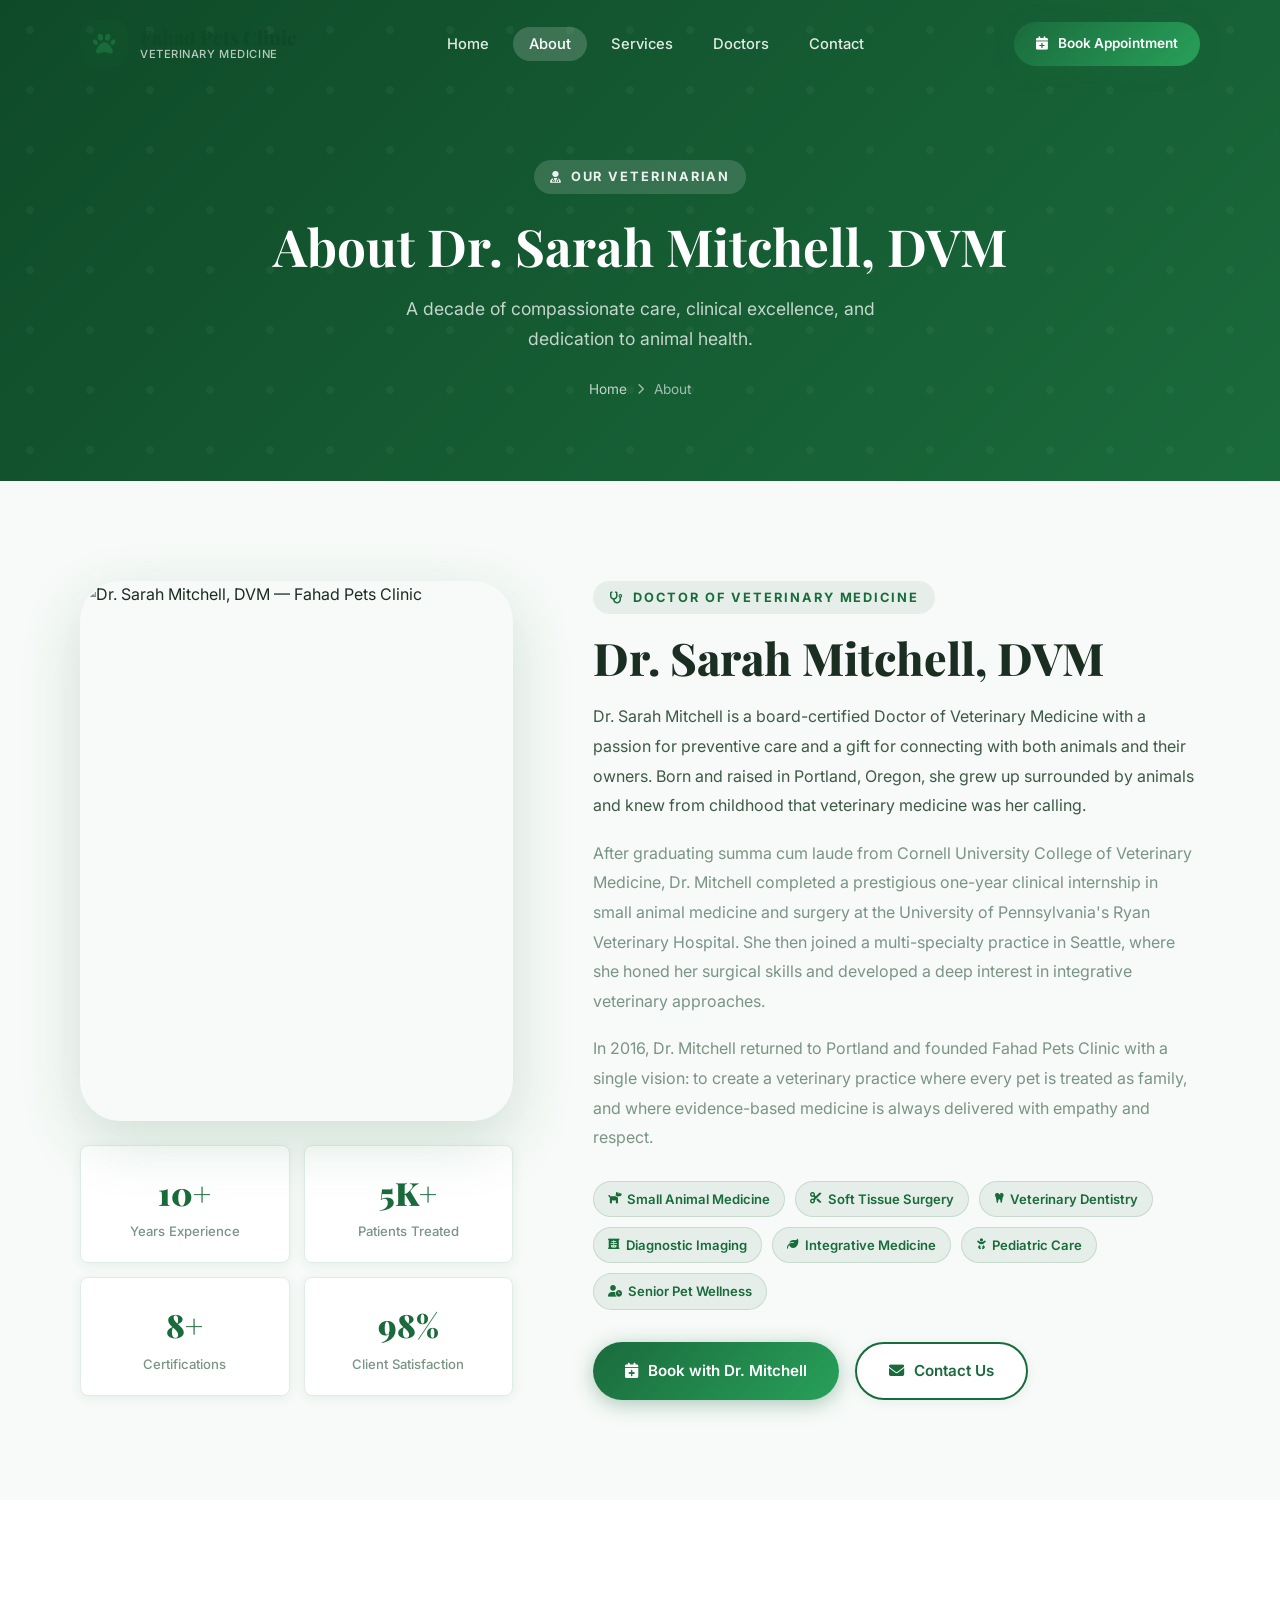
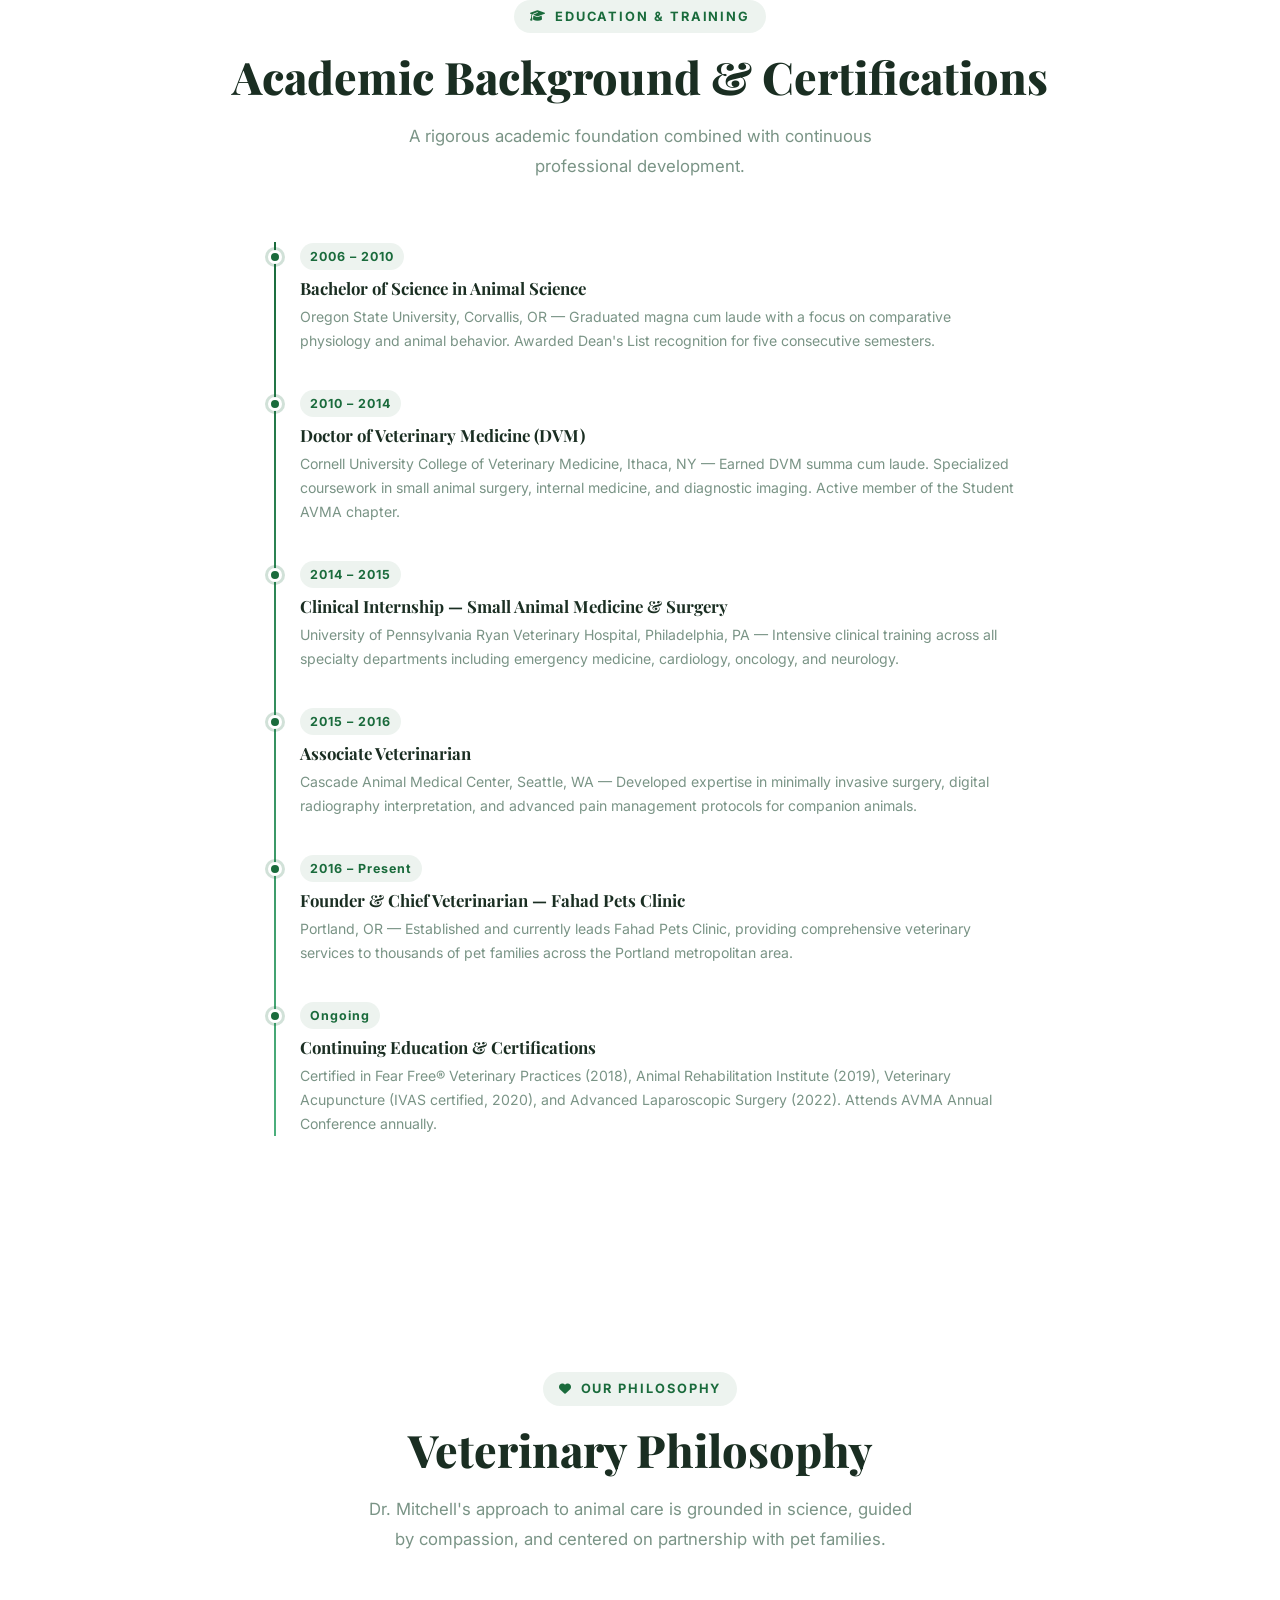
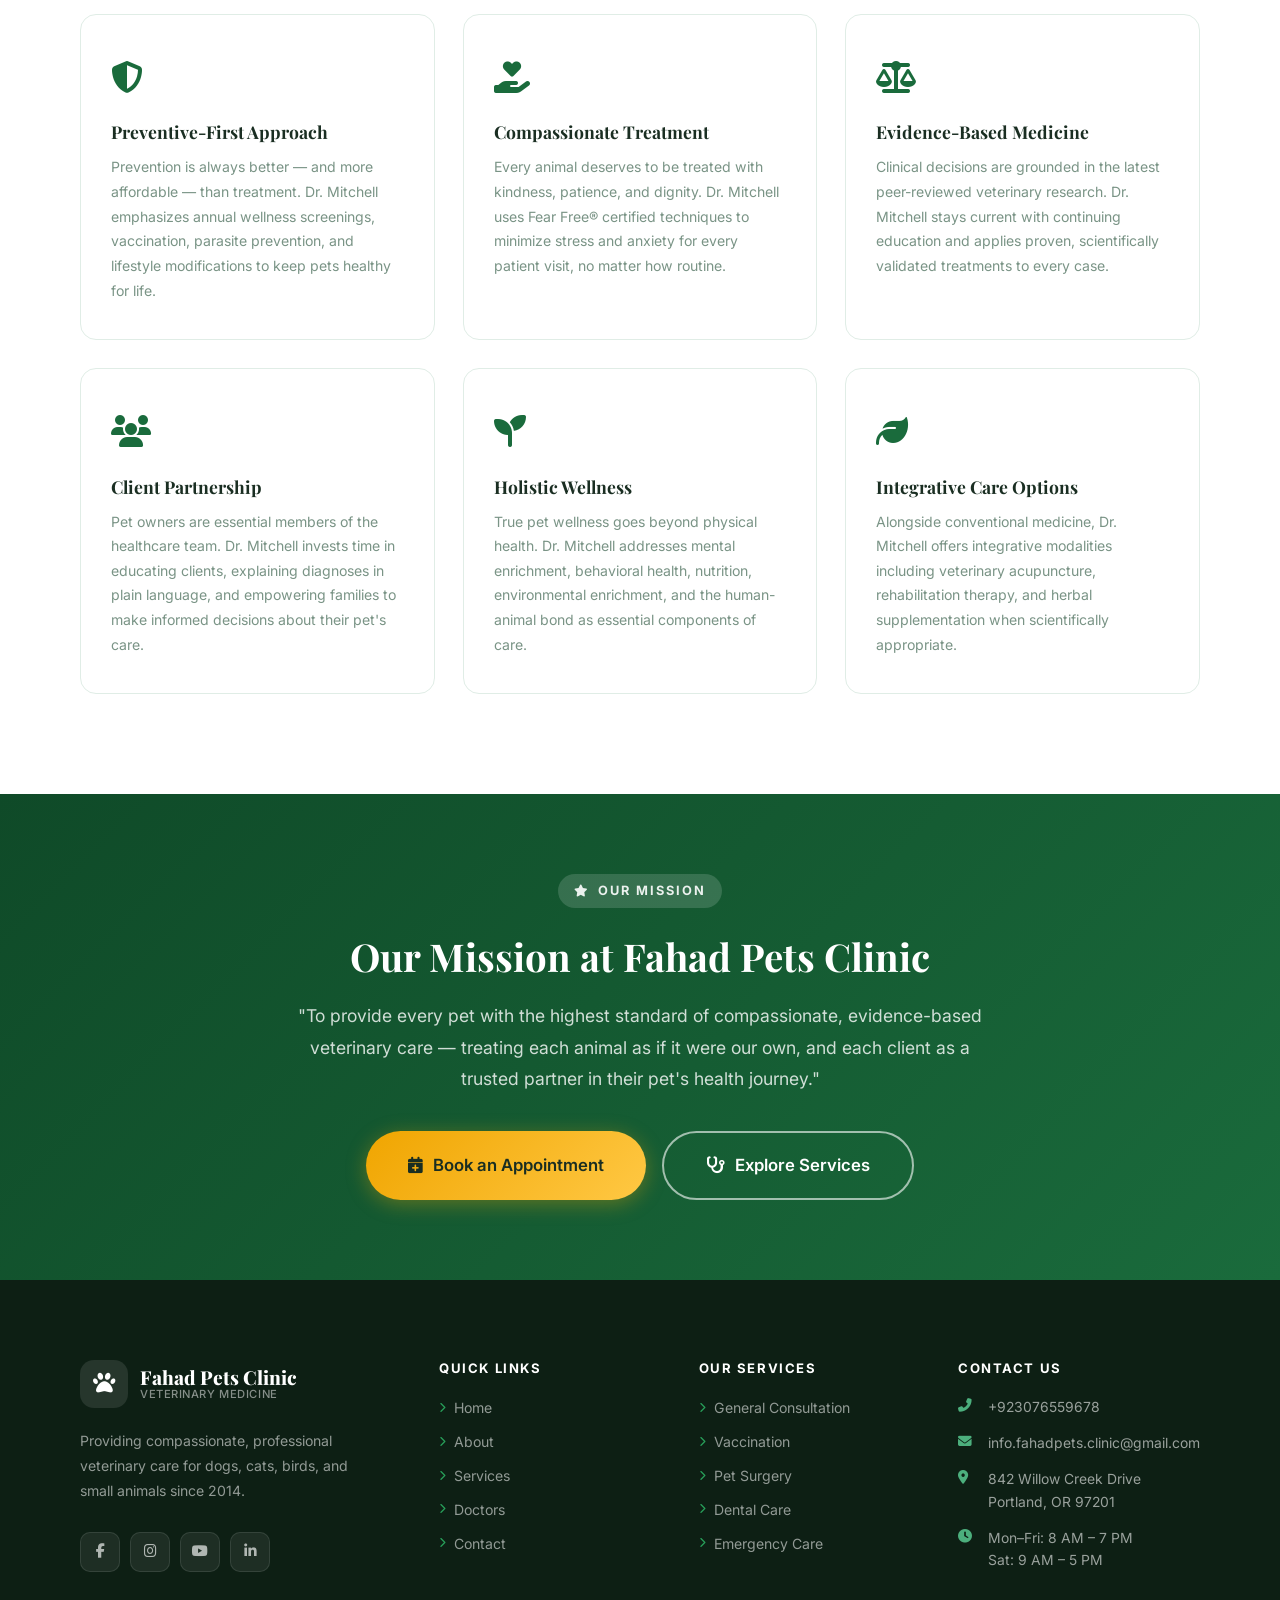
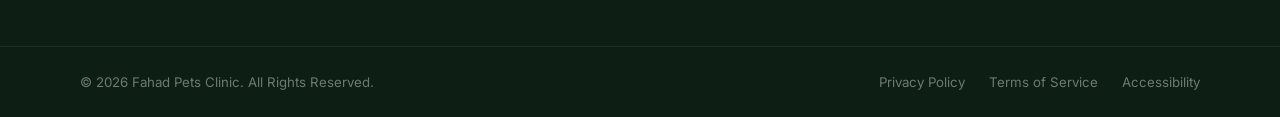
==== about.html @ c65499cd "Add services page detailing veterinary offerings at PawCare Clinic" ====
<!DOCTYPE html>
<html lang="en">
<head>
  <meta charset="UTF-8" />
  <meta name="viewport" content="width=device-width, initial-scale=1.0" />
  <meta name="description" content="Learn about Dr. Sarah Mitchell, DVM — her education, philosophy, mission, and over 10 years of compassionate veterinary care at Fahad Pets Clinic, Portland OR." />
  <title>About Dr. Sarah Mitchell, DVM — Fahad Pets Clinic</title>
  <link rel="preconnect" href="https://fonts.googleapis.com" />
  <link rel="preconnect" href="https://fonts.gstatic.com" crossorigin />
  <link href="https://fonts.googleapis.com/css2?family=Playfair+Display:wght@700;800;900&family=Inter:wght@400;500;600;700&display=swap" rel="stylesheet" />
  <link rel="stylesheet" href="https://cdnjs.cloudflare.com/ajax/libs/font-awesome/6.5.0/css/all.min.css" />
  <link rel="stylesheet" href="css/style.css" />
</head>
<body>

<!-- NAVBAR -->
<nav id="navbar" class="navbar scrolled" aria-label="Main navigation">
  <div class="container">
    <div class="navbar-inner">
      <a href="index.html" class="navbar-logo" aria-label="Fahad Pets Clinic Home">
        <div class="logo-icon" style="background:rgba(26,107,60,0.1);box-shadow:none;" aria-hidden="true"><i class="fas fa-paw" style="color:var(--primary)"></i></div>
        <div class="logo-text">
          <span class="clinic-name" style="color:var(--primary-dark)">Fahad Pets Clinic</span>
          <span class="clinic-tagline">Veterinary Medicine</span>
        </div>
      </a>
      <ul class="navbar-menu" role="menubar">
        <li role="none"><a href="index.html" class="nav-link" role="menuitem">Home</a></li>
        <li role="none"><a href="about.html" class="nav-link active" role="menuitem">About</a></li>
        <li role="none"><a href="services.html" class="nav-link" role="menuitem">Services</a></li>
        <li role="none"><a href="doctors.html" class="nav-link" role="menuitem">Doctors</a></li>
        <li role="none"><a href="contact.html" class="nav-link" role="menuitem">Contact</a></li>
      </ul>
      <div class="navbar-cta">
        <a href="index.html#appointment" class="btn btn-primary btn-sm"><i class="fas fa-calendar-plus" aria-hidden="true"></i> Book Appointment</a>
      </div>
      <button id="hamburger" class="hamburger" aria-label="Open navigation menu" aria-expanded="false" aria-controls="mobileMenu">
        <span></span><span></span><span></span>
      </button>
    </div>
  </div>
</nav>

<!-- MOBILE MENU -->
<div id="mobileOverlay" class="mobile-menu-overlay" aria-hidden="true"></div>
<nav id="mobileMenu" class="mobile-menu" aria-label="Mobile navigation">
  <div class="mobile-menu-header">
    <div class="navbar-logo">
      <div class="logo-icon" style="background:rgba(26,107,60,0.1);box-shadow:none;" aria-hidden="true"><i class="fas fa-paw" style="color:var(--primary)"></i></div>
      <div class="logo-text">
        <span class="clinic-name" style="color:var(--primary-dark)">Fahad Pets Clinic</span>
        <span class="clinic-tagline">Veterinary Medicine</span>
      </div>
    </div>
    <button id="mobileMenuClose" class="mobile-menu-close" aria-label="Close navigation menu"><i class="fas fa-times" aria-hidden="true"></i></button>
  </div>
  <ul class="mobile-nav-links" role="menu">
    <li role="none"><a href="index.html" class="mobile-nav-link" role="menuitem"><i class="fas fa-home" aria-hidden="true"></i> Home</a></li>
    <li role="none"><a href="about.html" class="mobile-nav-link active" role="menuitem"><i class="fas fa-user-md" aria-hidden="true"></i> About</a></li>
    <li role="none"><a href="services.html" class="mobile-nav-link" role="menuitem"><i class="fas fa-stethoscope" aria-hidden="true"></i> Services</a></li>
    <li role="none"><a href="doctors.html" class="mobile-nav-link" role="menuitem"><i class="fas fa-users" aria-hidden="true"></i> Doctors</a></li>
    <li role="none"><a href="contact.html" class="mobile-nav-link" role="menuitem"><i class="fas fa-envelope" aria-hidden="true"></i> Contact</a></li>
  </ul>
  <a href="index.html#appointment" class="mobile-cta"><i class="fas fa-calendar-plus" aria-hidden="true"></i> Book an Appointment</a>
</nav>

<main>

<!-- PAGE HERO -->
<section class="page-hero" aria-label="Page header">
  <div class="container" style="position:relative;z-index:2;">
    <div class="section-label" style="background:rgba(255,255,255,0.15);color:rgba(255,255,255,0.9);margin-bottom:20px;">
      <i class="fas fa-user-md" aria-hidden="true"></i> Our Veterinarian
    </div>
    <h1>About Dr. Sarah Mitchell, DVM</h1>
    <p>A decade of compassionate care, clinical excellence, and dedication to animal health.</p>
    <nav class="breadcrumb" aria-label="Breadcrumb">
      <a href="index.html">Home</a>
      <i class="fas fa-chevron-right" aria-hidden="true"></i>
      <span aria-current="page">About</span>
    </nav>
  </div>
</section>

<!-- ABOUT DOCTOR -->
<section class="about-content-section" aria-labelledby="aboutDocTitle">
  <div class="container">
    <div class="about-doc-inner">

      <!-- Image -->
      <div class="reveal-left">
        <div class="doctor-img-frame" style="border-radius:var(--border-radius-xl);overflow:hidden;box-shadow:var(--shadow-lg);">
          <img
            src="https://images.unsplash.com/photo-1559839734-2b71ea197ec2?w=700&q=80"
            alt="Dr. Sarah Mitchell, DVM — Fahad Pets Clinic"
            style="width:100%;height:540px;object-fit:cover;"
            loading="lazy"
          />
        </div>

        <!-- Credentials cards -->
        <div style="display:grid;grid-template-columns:1fr 1fr;gap:14px;margin-top:24px;">
          <div style="background:white;padding:20px;border-radius:var(--border-radius-sm);border:1px solid var(--border-light);text-align:center;box-shadow:var(--shadow-sm);">
            <div style="font-family:var(--font-heading);font-size:2rem;font-weight:900;color:var(--primary);">10+</div>
            <div style="font-size:0.82rem;color:var(--text-light);font-weight:500;">Years Experience</div>
          </div>
          <div style="background:white;padding:20px;border-radius:var(--border-radius-sm);border:1px solid var(--border-light);text-align:center;box-shadow:var(--shadow-sm);">
            <div style="font-family:var(--font-heading);font-size:2rem;font-weight:900;color:var(--primary);">5K+</div>
            <div style="font-size:0.82rem;color:var(--text-light);font-weight:500;">Patients Treated</div>
          </div>
          <div style="background:white;padding:20px;border-radius:var(--border-radius-sm);border:1px solid var(--border-light);text-align:center;box-shadow:var(--shadow-sm);">
            <div style="font-family:var(--font-heading);font-size:2rem;font-weight:900;color:var(--primary);">8+</div>
            <div style="font-size:0.82rem;color:var(--text-light);font-weight:500;">Certifications</div>
          </div>
          <div style="background:white;padding:20px;border-radius:var(--border-radius-sm);border:1px solid var(--border-light);text-align:center;box-shadow:var(--shadow-sm);">
            <div style="font-family:var(--font-heading);font-size:2rem;font-weight:900;color:var(--primary);">98%</div>
            <div style="font-size:0.82rem;color:var(--text-light);font-weight:500;">Client Satisfaction</div>
          </div>
        </div>
      </div>

      <!-- Bio -->
      <div class="reveal-right">
        <div class="section-label"><i class="fas fa-stethoscope" aria-hidden="true"></i> Doctor of Veterinary Medicine</div>
        <h2 id="aboutDocTitle" class="section-title">Dr. Sarah Mitchell, DVM</h2>

        <p style="color:var(--text-medium);line-height:1.85;margin-bottom:18px;">
          Dr. Sarah Mitchell is a board-certified Doctor of Veterinary Medicine with a passion for preventive care and a gift for connecting with both animals and their owners. Born and raised in Portland, Oregon, she grew up surrounded by animals and knew from childhood that veterinary medicine was her calling.
        </p>
        <p style="color:var(--text-light);line-height:1.85;margin-bottom:18px;">
          After graduating summa cum laude from Cornell University College of Veterinary Medicine, Dr. Mitchell completed a prestigious one-year clinical internship in small animal medicine and surgery at the University of Pennsylvania's Ryan Veterinary Hospital. She then joined a multi-specialty practice in Seattle, where she honed her surgical skills and developed a deep interest in integrative veterinary approaches.
        </p>
        <p style="color:var(--text-light);line-height:1.85;margin-bottom:28px;">
          In 2016, Dr. Mitchell returned to Portland and founded Fahad Pets Clinic with a single vision: to create a veterinary practice where every pet is treated as family, and where evidence-based medicine is always delivered with empathy and respect.
        </p>

        <div class="doctor-specialties" aria-label="Specialties">
          <span class="specialty-tag"><i class="fas fa-dog" aria-hidden="true"></i> Small Animal Medicine</span>
          <span class="specialty-tag"><i class="fas fa-cut" aria-hidden="true"></i> Soft Tissue Surgery</span>
          <span class="specialty-tag"><i class="fas fa-tooth" aria-hidden="true"></i> Veterinary Dentistry</span>
          <span class="specialty-tag"><i class="fas fa-x-ray" aria-hidden="true"></i> Diagnostic Imaging</span>
          <span class="specialty-tag"><i class="fas fa-leaf" aria-hidden="true"></i> Integrative Medicine</span>
          <span class="specialty-tag"><i class="fas fa-baby" aria-hidden="true"></i> Pediatric Care</span>
          <span class="specialty-tag"><i class="fas fa-user-clock" aria-hidden="true"></i> Senior Pet Wellness</span>
        </div>

        <div style="display:flex;gap:16px;flex-wrap:wrap;margin-top:32px;">
          <a href="index.html#appointment" class="btn btn-primary">
            <i class="fas fa-calendar-plus" aria-hidden="true"></i> Book with Dr. Mitchell
          </a>
          <a href="contact.html" class="btn btn-secondary">
            <i class="fas fa-envelope" aria-hidden="true"></i> Contact Us
          </a>
        </div>
      </div>
    </div>
  </div>
</section>

<!-- EDUCATION TIMELINE -->
<section class="philosophy-section" aria-labelledby="educationTitle">
  <div class="container">
    <div class="section-header center">
      <div class="section-label"><i class="fas fa-graduation-cap" aria-hidden="true"></i> Education & Training</div>
      <h2 id="educationTitle" class="section-title reveal">Academic Background & Certifications</h2>
      <p class="section-subtitle reveal delay-1">A rigorous academic foundation combined with continuous professional development.</p>
    </div>

    <div style="max-width:760px;margin:0 auto;">
      <div class="timeline reveal">

        <div class="timeline-item">
          <div class="timeline-date">2006 – 2010</div>
          <h4>Bachelor of Science in Animal Science</h4>
          <p>Oregon State University, Corvallis, OR — Graduated magna cum laude with a focus on comparative physiology and animal behavior. Awarded Dean's List recognition for five consecutive semesters.</p>
        </div>

        <div class="timeline-item">
          <div class="timeline-date">2010 – 2014</div>
          <h4>Doctor of Veterinary Medicine (DVM)</h4>
          <p>Cornell University College of Veterinary Medicine, Ithaca, NY — Earned DVM summa cum laude. Specialized coursework in small animal surgery, internal medicine, and diagnostic imaging. Active member of the Student AVMA chapter.</p>
        </div>

        <div class="timeline-item">
          <div class="timeline-date">2014 – 2015</div>
          <h4>Clinical Internship — Small Animal Medicine & Surgery</h4>
          <p>University of Pennsylvania Ryan Veterinary Hospital, Philadelphia, PA — Intensive clinical training across all specialty departments including emergency medicine, cardiology, oncology, and neurology.</p>
        </div>

        <div class="timeline-item">
          <div class="timeline-date">2015 – 2016</div>
          <h4>Associate Veterinarian</h4>
          <p>Cascade Animal Medical Center, Seattle, WA — Developed expertise in minimally invasive surgery, digital radiography interpretation, and advanced pain management protocols for companion animals.</p>
        </div>

        <div class="timeline-item">
          <div class="timeline-date">2016 – Present</div>
          <h4>Founder & Chief Veterinarian — Fahad Pets Clinic</h4>
          <p>Portland, OR — Established and currently leads Fahad Pets Clinic, providing comprehensive veterinary services to thousands of pet families across the Portland metropolitan area.</p>
        </div>

        <div class="timeline-item">
          <div class="timeline-date">Ongoing</div>
          <h4>Continuing Education & Certifications</h4>
          <p>Certified in Fear Free® Veterinary Practices (2018), Animal Rehabilitation Institute (2019), Veterinary Acupuncture (IVAS certified, 2020), and Advanced Laparoscopic Surgery (2022). Attends AVMA Annual Conference annually.</p>
        </div>

      </div>
    </div>
  </div>
</section>

<!-- PHILOSOPHY -->
<section class="about-content-section" style="background:white;" aria-labelledby="philosophyTitle">
  <div class="container">
    <div class="section-header center">
      <div class="section-label"><i class="fas fa-heart" aria-hidden="true"></i> Our Philosophy</div>
      <h2 id="philosophyTitle" class="section-title reveal">Veterinary Philosophy</h2>
      <p class="section-subtitle reveal delay-1">Dr. Mitchell's approach to animal care is grounded in science, guided by compassion, and centered on partnership with pet families.</p>
    </div>

    <div class="philosophy-grid">
      <div class="philosophy-card reveal delay-1">
        <div class="philosophy-icon" aria-hidden="true"><i class="fas fa-shield-alt"></i></div>
        <h3>Preventive-First Approach</h3>
        <p>Prevention is always better — and more affordable — than treatment. Dr. Mitchell emphasizes annual wellness screenings, vaccination, parasite prevention, and lifestyle modifications to keep pets healthy for life.</p>
      </div>

      <div class="philosophy-card reveal delay-2">
        <div class="philosophy-icon" aria-hidden="true"><i class="fas fa-hand-holding-heart"></i></div>
        <h3>Compassionate Treatment</h3>
        <p>Every animal deserves to be treated with kindness, patience, and dignity. Dr. Mitchell uses Fear Free® certified techniques to minimize stress and anxiety for every patient visit, no matter how routine.</p>
      </div>

      <div class="philosophy-card reveal delay-3">
        <div class="philosophy-icon" aria-hidden="true"><i class="fas fa-balance-scale"></i></div>
        <h3>Evidence-Based Medicine</h3>
        <p>Clinical decisions are grounded in the latest peer-reviewed veterinary research. Dr. Mitchell stays current with continuing education and applies proven, scientifically validated treatments to every case.</p>
      </div>

      <div class="philosophy-card reveal delay-1">
        <div class="philosophy-icon" aria-hidden="true"><i class="fas fa-users"></i></div>
        <h3>Client Partnership</h3>
        <p>Pet owners are essential members of the healthcare team. Dr. Mitchell invests time in educating clients, explaining diagnoses in plain language, and empowering families to make informed decisions about their pet's care.</p>
      </div>

      <div class="philosophy-card reveal delay-2">
        <div class="philosophy-icon" aria-hidden="true"><i class="fas fa-seedling"></i></div>
        <h3>Holistic Wellness</h3>
        <p>True pet wellness goes beyond physical health. Dr. Mitchell addresses mental enrichment, behavioral health, nutrition, environmental enrichment, and the human-animal bond as essential components of care.</p>
      </div>

      <div class="philosophy-card reveal delay-3">
        <div class="philosophy-icon" aria-hidden="true"><i class="fas fa-leaf"></i></div>
        <h3>Integrative Care Options</h3>
        <p>Alongside conventional medicine, Dr. Mitchell offers integrative modalities including veterinary acupuncture, rehabilitation therapy, and herbal supplementation when scientifically appropriate.</p>
      </div>
    </div>
  </div>
</section>

<!-- MISSION -->
<section class="mission-section" aria-labelledby="missionTitle">
  <div class="container" style="position:relative;z-index:2;">
    <div class="section-label" style="background:rgba(255,255,255,0.15);color:rgba(255,255,255,0.9);margin:0 auto 24px;display:inline-flex;">
      <i class="fas fa-star" aria-hidden="true"></i> Our Mission
    </div>
    <h2 id="missionTitle">Our Mission at Fahad Pets Clinic</h2>
    <p>"To provide every pet with the highest standard of compassionate, evidence-based veterinary care — treating each animal as if it were our own, and each client as a trusted partner in their pet's health journey."</p>
    <div style="display:flex;gap:16px;justify-content:center;flex-wrap:wrap;">
      <a href="index.html#appointment" class="btn btn-accent btn-lg">
        <i class="fas fa-calendar-plus" aria-hidden="true"></i> Book an Appointment
      </a>
      <a href="services.html" class="btn btn-outline-white btn-lg">
        <i class="fas fa-stethoscope" aria-hidden="true"></i> Explore Services
      </a>
    </div>
  </div>
</section>

</main>

<!-- FOOTER -->
<footer class="footer" aria-label="Site footer">
  <div class="footer-top">
    <div class="container">
      <div class="footer-grid">
        <div class="footer-brand">
          <div class="navbar-logo" style="margin-bottom:0;">
            <div class="logo-icon" aria-hidden="true"><i class="fas fa-paw"></i></div>
            <div class="logo-text"><span class="clinic-name">Fahad Pets Clinic</span><span class="clinic-tagline">Veterinary Medicine</span></div>
          </div>
          <p class="footer-desc">Providing compassionate, professional veterinary care for dogs, cats, birds, and small animals since 2014.</p>
          <div class="social-links" aria-label="Social media links">
            <a href="#" class="social-link" aria-label="Facebook"><i class="fab fa-facebook-f" aria-hidden="true"></i></a>
            <a href="#" class="social-link" aria-label="Instagram"><i class="fab fa-instagram" aria-hidden="true"></i></a>
            <a href="#" class="social-link" aria-label="YouTube"><i class="fab fa-youtube" aria-hidden="true"></i></a>
            <a href="#" class="social-link" aria-label="LinkedIn"><i class="fab fa-linkedin-in" aria-hidden="true"></i></a>
          </div>
        </div>
        <div class="footer-col">
          <h4>Quick Links</h4>
          <ul class="footer-links">
            <li><a href="index.html" class="footer-link"><i class="fas fa-chevron-right" aria-hidden="true"></i> Home</a></li>
            <li><a href="about.html" class="footer-link"><i class="fas fa-chevron-right" aria-hidden="true"></i> About</a></li>
            <li><a href="services.html" class="footer-link"><i class="fas fa-chevron-right" aria-hidden="true"></i> Services</a></li>
            <li><a href="doctors.html" class="footer-link"><i class="fas fa-chevron-right" aria-hidden="true"></i> Doctors</a></li>
            <li><a href="contact.html" class="footer-link"><i class="fas fa-chevron-right" aria-hidden="true"></i> Contact</a></li>
          </ul>
        </div>
        <div class="footer-col">
          <h4>Our Services</h4>
          <ul class="footer-links">
            <li><a href="services.html" class="footer-link"><i class="fas fa-chevron-right" aria-hidden="true"></i> General Consultation</a></li>
            <li><a href="services.html" class="footer-link"><i class="fas fa-chevron-right" aria-hidden="true"></i> Vaccination</a></li>
            <li><a href="services.html" class="footer-link"><i class="fas fa-chevron-right" aria-hidden="true"></i> Pet Surgery</a></li>
            <li><a href="services.html" class="footer-link"><i class="fas fa-chevron-right" aria-hidden="true"></i> Dental Care</a></li>
            <li><a href="services.html" class="footer-link"><i class="fas fa-chevron-right" aria-hidden="true"></i> Emergency Care</a></li>
          </ul>
        </div>
          <div class="footer-col">
          <h4>Contact Us</h4>
          <div class="footer-contact-item"><i class="fas fa-phone-alt" aria-hidden="true"></i><span>+923076559678</span></div>
          <div class="footer-contact-item"><i class="fas fa-envelope" aria-hidden="true"></i><span>info.fahadpets.clinic@gmail.com</span></div>
          <div class="footer-contact-item"><i class="fas fa-map-marker-alt" aria-hidden="true"></i><span>842 Willow Creek Drive<br>Portland, OR 97201</span></div>
          <div class="footer-contact-item"><i class="fas fa-clock" aria-hidden="true"></i><span>Mon–Fri: 8 AM – 7 PM<br>Sat: 9 AM – 5 PM</span></div>
        </div>
      </div>
    </div>
  </div>
  <div class="container">
    <div class="footer-bottom">
      <p class="footer-copyright">© 2026 Fahad Pets Clinic. All Rights Reserved.</p>
      <nav class="footer-legal" aria-label="Legal links">
        <a href="#">Privacy Policy</a>
        <a href="#">Terms of Service</a>
        <a href="#">Accessibility</a>
      </nav>
    </div>
  </div>
</footer>

<button id="backToTop" class="back-to-top" aria-label="Scroll back to top">
  <i class="fas fa-chevron-up" aria-hidden="true"></i>
</button>

<script src="js/script.js"></script>
</body>
</html>
---- css/style.css ----
/* ==========================================================================
  Fahad Pets Clinic Website - Main Stylesheet
  Author: Fahad Pets Clinic
   ========================================================================== */

/* ===================== CSS VARIABLES ===================== */
:root {
  /* Color Palette */
  --primary: #1a6b3c;
  --primary-dark: #0f4a28;
  --primary-light: #28a05a;
  --secondary: #4caf7d;
  --accent: #f0a500;
  --accent-light: #ffc844;

  --bg-white: #ffffff;
  --bg-light: #f7faf8;
  --bg-beige: #faf8f4;
  --bg-dark: #0d1f14;

  --text-dark: #1a2e22;
  --text-medium: #3d5a46;
  --text-light: #7a9486;
  --text-muted: #b0c4b8;

  --border-light: #e0ede6;
  --shadow-sm: 0 2px 12px rgba(26, 107, 60, 0.08);
  --shadow-md: 0 8px 32px rgba(26, 107, 60, 0.12);
  --shadow-lg: 0 20px 60px rgba(26, 107, 60, 0.18);
  --shadow-hover: 0 12px 40px rgba(26, 107, 60, 0.22);

  /* Typography */
  --font-heading: 'Playfair Display', serif;
  --font-body: 'Inter', sans-serif;

  /* Spacing */
  --section-padding: 100px 0;
  --container-max: 1280px;
  --border-radius: 16px;
  --border-radius-sm: 8px;
  --border-radius-lg: 24px;
  --border-radius-xl: 40px;

  /* Transitions */
  --transition: all 0.3s cubic-bezier(0.4, 0, 0.2, 1);
  --transition-slow: all 0.6s cubic-bezier(0.4, 0, 0.2, 1);

  /* Z-index */
  --z-navbar: 1000;
  --z-modal: 2000;
  --z-tooltip: 3000;
}

/* ===================== RESET & BASE ===================== */
*, *::before, *::after {
  margin: 0;
  padding: 0;
  box-sizing: border-box;
}

html {
  scroll-behavior: smooth;
  font-size: 16px;
}

body {
  font-family: var(--font-body);
  color: var(--text-dark);
  background: var(--bg-white);
  line-height: 1.7;
  overflow-x: hidden;
}

img {
  max-width: 100%;
  height: auto;
  display: block;
}

a {
  text-decoration: none;
  color: inherit;
  transition: var(--transition);
}

ul, ol {
  list-style: none;
}

button {
  cursor: pointer;
  border: none;
  background: none;
  font-family: var(--font-body);
}

input, textarea, select {
  font-family: var(--font-body);
}

/* ===================== TYPOGRAPHY ===================== */
h1, h2, h3, h4, h5, h6 {
  font-family: var(--font-heading);
  line-height: 1.25;
  font-weight: 700;
}

.section-label {
  display: inline-flex;
  align-items: center;
  gap: 8px;
  font-size: 0.8rem;
  font-weight: 700;
  letter-spacing: 0.15em;
  text-transform: uppercase;
  color: var(--primary);
  background: rgba(26, 107, 60, 0.08);
  padding: 6px 16px;
  border-radius: 50px;
  margin-bottom: 16px;
}

.section-label i {
  font-size: 0.75rem;
}

.section-title {
  font-size: clamp(2rem, 4vw, 2.8rem);
  color: var(--text-dark);
  margin-bottom: 16px;
  font-weight: 800;
}

.section-subtitle {
  font-size: 1.05rem;
  color: var(--text-light);
  max-width: 560px;
  line-height: 1.8;
}

.section-header {
  margin-bottom: 60px;
}

.section-header.center {
  text-align: center;
}

.section-header.center .section-subtitle {
  margin: 0 auto;
}

/* ===================== LAYOUT ===================== */
.container {
  max-width: var(--container-max);
  margin: 0 auto;
  padding: 0 40px;
}

section {
  padding: var(--section-padding);
}

/* ===================== BUTTONS ===================== */
.btn {
  display: inline-flex;
  align-items: center;
  gap: 10px;
  padding: 14px 32px;
  border-radius: 50px;
  font-size: 0.95rem;
  font-weight: 600;
  transition: var(--transition);
  white-space: nowrap;
  position: relative;
  overflow: hidden;
}

.btn::before {
  content: '';
  position: absolute;
  top: 50%;
  left: 50%;
  transform: translate(-50%, -50%) scale(0);
  width: 200%;
  padding-bottom: 200%;
  border-radius: 50%;
  background: rgba(255, 255, 255, 0.15);
  transition: transform 0.5s ease;
}

.btn:hover::before {
  transform: translate(-50%, -50%) scale(1);
}

.btn-primary {
  background: linear-gradient(135deg, var(--primary), var(--primary-light));
  color: white;
  box-shadow: 0 4px 20px rgba(26, 107, 60, 0.35);
}

.btn-primary:hover {
  transform: translateY(-3px);
  box-shadow: 0 8px 30px rgba(26, 107, 60, 0.45);
}

.btn-secondary {
  background: white;
  color: var(--primary);
  border: 2px solid var(--primary);
  box-shadow: var(--shadow-sm);
}

.btn-secondary:hover {
  background: var(--primary);
  color: white;
  transform: translateY(-3px);
  box-shadow: var(--shadow-md);
}

.btn-outline-white {
  background: transparent;
  color: white;
  border: 2px solid rgba(255, 255, 255, 0.6);
}

.btn-outline-white:hover {
  background: white;
  color: var(--primary);
  border-color: white;
  transform: translateY(-3px);
}

.btn-accent {
  background: linear-gradient(135deg, var(--accent), var(--accent-light));
  color: var(--text-dark);
  box-shadow: 0 4px 20px rgba(240, 165, 0, 0.35);
}

.btn-accent:hover {
  transform: translateY(-3px);
  box-shadow: 0 8px 30px rgba(240, 165, 0, 0.45);
}

.btn-lg {
  padding: 18px 42px;
  font-size: 1.05rem;
}

.btn-sm {
  padding: 10px 22px;
  font-size: 0.85rem;
}

/* ===================== NAVBAR ===================== */
.navbar {
  position: fixed;
  top: 0;
  left: 0;
  right: 0;
  z-index: var(--z-navbar);
  padding: 20px 0;
  transition: var(--transition);
  background: transparent;
}

.navbar.scrolled {
  background: rgba(255, 255, 255, 0.97);
  padding: 14px 0;
  box-shadow: 0 2px 30px rgba(26, 107, 60, 0.12);
  backdrop-filter: blur(20px);
}

.navbar-inner {
  display: flex;
  align-items: center;
  justify-content: space-between;
  gap: 40px;
}

.navbar-logo {
  display: flex;
  align-items: center;
  gap: 12px;
  flex-shrink: 0;
}

.logo-icon {
  width: 48px;
  height: 48px;
  background: linear-gradient(135deg, var(--primary), var(--primary-light));
  border-radius: 14px;
  display: flex;
  align-items: center;
  justify-content: center;
  color: white;
  font-size: 1.4rem;
  flex-shrink: 0;
  box-shadow: 0 4px 16px rgba(26, 107, 60, 0.3);
}

.logo-text {
  display: flex;
  flex-direction: column;
  line-height: 1.1;
}

.logo-text .clinic-name {
  font-family: var(--font-heading);
  font-size: 1.2rem;
  font-weight: 800;
  color: var(--primary-dark);
}

.logo-text .clinic-tagline {
  font-size: 0.7rem;
  color: var(--text-light);
  font-weight: 500;
  letter-spacing: 0.05em;
  text-transform: uppercase;
}

.navbar.scrolled .logo-text .clinic-name { color: var(--primary-dark); }

.navbar:not(.scrolled) .logo-text .clinic-name { color: white; }
.navbar:not(.scrolled) .logo-text .clinic-tagline { color: rgba(255,255,255,0.7); }
.navbar:not(.scrolled) .logo-icon { background: rgba(255,255,255,0.2); box-shadow: 0 4px 16px rgba(0,0,0,0.15); }

.navbar-menu {
  display: flex;
  align-items: center;
  gap: 8px;
  flex: 1;
  justify-content: center;
}

.nav-link {
  padding: 8px 16px;
  border-radius: 50px;
  font-size: 0.92rem;
  font-weight: 500;
  color: var(--text-medium);
  position: relative;
  transition: var(--transition);
}

.navbar:not(.scrolled) .nav-link {
  color: rgba(255, 255, 255, 0.88);
}

.nav-link:hover,
.nav-link.active {
  color: var(--primary);
  background: rgba(26, 107, 60, 0.08);
}

.navbar:not(.scrolled) .nav-link:hover,
.navbar:not(.scrolled) .nav-link.active {
  color: white;
  background: rgba(255, 255, 255, 0.18);
}

.navbar-cta {
  flex-shrink: 0;
}

.hamburger {
  display: none;
  flex-direction: column;
  gap: 5px;
  padding: 8px;
  border-radius: 8px;
  cursor: pointer;
  transition: var(--transition);
}

.hamburger span {
  display: block;
  width: 24px;
  height: 2.5px;
  background: var(--primary);
  border-radius: 2px;
  transition: var(--transition);
}

.navbar:not(.scrolled) .hamburger span {
  background: white;
}

.hamburger.active span:nth-child(1) {
  transform: translateY(7.5px) rotate(45deg);
}

.hamburger.active span:nth-child(2) {
  opacity: 0;
}

.hamburger.active span:nth-child(3) {
  transform: translateY(-7.5px) rotate(-45deg);
}

/* ===================== MOBILE MENU ===================== */
.mobile-menu {
  display: none;
  position: fixed;
  top: 0;
  right: -100%;
  width: min(340px, 85vw);
  height: 100vh;
  background: white;
  z-index: calc(var(--z-navbar) + 1);
  padding: 30px;
  transition: var(--transition-slow);
  box-shadow: -10px 0 60px rgba(0,0,0,0.15);
  overflow-y: auto;
}

.mobile-menu.open {
  right: 0;
}

.mobile-menu-overlay {
  display: none;
  position: fixed;
  inset: 0;
  background: rgba(0,0,0,0.5);
  z-index: calc(var(--z-navbar));
  backdrop-filter: blur(4px);
}

.mobile-menu-overlay.active {
  display: block;
}

.mobile-menu-header {
  display: flex;
  align-items: center;
  justify-content: space-between;
  margin-bottom: 40px;
}

.mobile-menu-close {
  width: 40px;
  height: 40px;
  border-radius: 50%;
  background: var(--bg-light);
  display: flex;
  align-items: center;
  justify-content: center;
  font-size: 1.1rem;
  color: var(--text-medium);
  transition: var(--transition);
}

.mobile-menu-close:hover {
  background: var(--primary);
  color: white;
}

.mobile-nav-links {
  display: flex;
  flex-direction: column;
  gap: 4px;
  margin-bottom: 30px;
}

.mobile-nav-link {
  display: flex;
  align-items: center;
  gap: 14px;
  padding: 14px 18px;
  border-radius: 12px;
  font-size: 1rem;
  font-weight: 500;
  color: var(--text-medium);
  transition: var(--transition);
}

.mobile-nav-link i {
  width: 20px;
  text-align: center;
  color: var(--primary);
}

.mobile-nav-link:hover,
.mobile-nav-link.active {
  background: var(--bg-light);
  color: var(--primary);
}

.mobile-cta {
  padding: 16px 24px;
  background: linear-gradient(135deg, var(--primary), var(--primary-light));
  border-radius: 14px;
  color: white;
  text-align: center;
  font-weight: 600;
  font-size: 1rem;
  display: flex;
  align-items: center;
  justify-content: center;
  gap: 10px;
  transition: var(--transition);
}

.mobile-cta:hover {
  transform: translateY(-2px);
  box-shadow: var(--shadow-md);
}

/* ===================== HERO SECTION ===================== */
.hero {
  min-height: 100vh;
  position: relative;
  display: flex;
  align-items: center;
  background: linear-gradient(135deg, var(--primary-dark) 0%, var(--primary) 50%, var(--primary-light) 100%);
  overflow: hidden;
  padding: 140px 0 80px;
}

.hero-bg-pattern {
  position: absolute;
  inset: 0;
  background-image:
    radial-gradient(circle at 20% 80%, rgba(255,255,255,0.04) 0%, transparent 50%),
    radial-gradient(circle at 80% 20%, rgba(255,255,255,0.06) 0%, transparent 40%),
    url("data:image/svg+xml,%3Csvg width='60' height='60' viewBox='0 0 60 60' xmlns='http://www.w3.org/2000/svg'%3E%3Cg fill='none' fill-rule='evenodd'%3E%3Cg fill='%23ffffff' fill-opacity='0.03'%3E%3Ccircle cx='30' cy='30' r='4'/%3E%3C/g%3E%3C/g%3E%3C/svg%3E");
  pointer-events: none;
}

.hero-inner {
  display: grid;
  grid-template-columns: 1fr 1fr;
  gap: 80px;
  align-items: center;
}

.hero-content {
  position: relative;
  z-index: 2;
}

.hero-badge {
  display: inline-flex;
  align-items: center;
  gap: 8px;
  background: rgba(255,255,255,0.15);
  border: 1px solid rgba(255,255,255,0.25);
  padding: 8px 18px;
  border-radius: 50px;
  color: rgba(255,255,255,0.9);
  font-size: 0.82rem;
  font-weight: 600;
  letter-spacing: 0.05em;
  margin-bottom: 28px;
  backdrop-filter: blur(10px);
}

.hero-badge i {
  color: var(--accent-light);
}

.hero-title {
  font-size: clamp(2.5rem, 5vw, 3.8rem);
  color: white;
  font-weight: 900;
  line-height: 1.15;
  margin-bottom: 24px;
}

.hero-title .highlight {
  color: var(--accent-light);
  position: relative;
}

.hero-subtitle {
  font-size: 1.1rem;
  color: rgba(255,255,255,0.82);
  line-height: 1.8;
  margin-bottom: 40px;
  max-width: 520px;
}

.hero-actions {
  display: flex;
  gap: 16px;
  flex-wrap: wrap;
  margin-bottom: 50px;
}

.hero-stats {
  display: flex;
  gap: 32px;
  flex-wrap: wrap;
}

.hero-stat {
  text-align: center;
}

.hero-stat .stat-number {
  font-family: var(--font-heading);
  font-size: 2rem;
  font-weight: 900;
  color: white;
  line-height: 1;
  margin-bottom: 4px;
}

.hero-stat .stat-label {
  font-size: 0.78rem;
  color: rgba(255,255,255,0.65);
  font-weight: 500;
  letter-spacing: 0.05em;
  text-transform: uppercase;
}

.hero-image-area {
  position: relative;
  display: flex;
  align-items: center;
  justify-content: center;
  z-index: 2;
}

.hero-img-wrapper {
  position: relative;
  width: 100%;
  max-width: 480px;
  margin: 0 auto;
}

.hero-img-wrapper .main-img {
  width: 100%;
  height: 560px;
  object-fit: cover;
  border-radius: var(--border-radius-xl);
  box-shadow: var(--shadow-lg);
  border: 4px solid rgba(255,255,255,0.2);
}

.hero-float-card {
  position: absolute;
  background: white;
  border-radius: var(--border-radius);
  padding: 16px 20px;
  display: flex;
  align-items: center;
  gap: 14px;
  box-shadow: var(--shadow-lg);
  animation: floatCard 4s ease-in-out infinite;
}

.hero-float-card.card-1 {
  top: 15%;
  left: -50px;
  animation-delay: 0s;
}

.hero-float-card.card-2 {
  bottom: 20%;
  right: -40px;
  animation-delay: 2s;
}

@keyframes floatCard {
  0%, 100% { transform: translateY(0px); }
  50% { transform: translateY(-12px); }
}

.float-icon {
  width: 44px;
  height: 44px;
  border-radius: 12px;
  display: flex;
  align-items: center;
  justify-content: center;
  font-size: 1.2rem;
  flex-shrink: 0;
}

.float-icon.green { background: rgba(26, 107, 60, 0.1); color: var(--primary); }
.float-icon.orange { background: rgba(240, 165, 0, 0.1); color: var(--accent); }

.float-card-text strong {
  display: block;
  font-size: 0.88rem;
  color: var(--text-dark);
  font-weight: 700;
}

.float-card-text span {
  font-size: 0.76rem;
  color: var(--text-light);
}

.hero-decor {
  position: absolute;
  pointer-events: none;
}

.hero-decor.paw-1 {
  top: 10%;
  right: 8%;
  font-size: 3rem;
  color: rgba(255,255,255,0.08);
  animation: rotateSlow 12s linear infinite;
}

.hero-decor.paw-2 {
  bottom: 10%;
  left: 5%;
  font-size: 2rem;
  color: rgba(255,255,255,0.06);
  animation: rotateSlow 18s linear infinite reverse;
}

@keyframes rotateSlow {
  from { transform: rotate(0deg); }
  to { transform: rotate(360deg); }
}

/* ===================== DOCTOR INTRO SECTION ===================== */
.doctor-intro {
  background: var(--bg-light);
  position: relative;
  overflow: hidden;
}

.doctor-intro::before {
  content: '';
  position: absolute;
  top: -100px;
  right: -100px;
  width: 400px;
  height: 400px;
  background: radial-gradient(circle, rgba(26, 107, 60, 0.05), transparent 70%);
  pointer-events: none;
}

.doctor-intro-inner {
  display: grid;
  grid-template-columns: 1fr 1.2fr;
  gap: 80px;
  align-items: center;
}

.doctor-img-wrapper {
  position: relative;
}

.doctor-img-frame {
  position: relative;
  border-radius: var(--border-radius-xl);
  overflow: hidden;
  box-shadow: var(--shadow-lg);
}

.doctor-img-frame img {
  width: 100%;
  height: 580px;
  object-fit: cover;
  transition: transform 0.6s ease;
}

.doctor-img-frame:hover img {
  transform: scale(1.04);
}

.doctor-badge-card {
  position: absolute;
  bottom: -20px;
  right: -20px;
  background: white;
  border-radius: var(--border-radius);
  padding: 20px 24px;
  box-shadow: var(--shadow-lg);
  text-align: center;
  min-width: 140px;
}

.doctor-badge-card .badge-number {
  font-family: var(--font-heading);
  font-size: 2.2rem;
  font-weight: 900;
  color: var(--primary);
  line-height: 1;
}

.doctor-badge-card .badge-text {
  font-size: 0.78rem;
  color: var(--text-light);
  font-weight: 500;
  margin-top: 4px;
  line-height: 1.3;
}

.doctor-specialties {
  display: flex;
  flex-wrap: wrap;
  gap: 10px;
  margin: 24px 0;
}

.specialty-tag {
  display: inline-flex;
  align-items: center;
  gap: 6px;
  padding: 6px 14px;
  background: rgba(26, 107, 60, 0.08);
  border: 1px solid rgba(26, 107, 60, 0.15);
  border-radius: 50px;
  font-size: 0.82rem;
  font-weight: 600;
  color: var(--primary);
}

.specialty-tag i {
  font-size: 0.72rem;
}

.doctor-info-grid {
  display: grid;
  grid-template-columns: 1fr 1fr;
  gap: 16px;
  margin: 28px 0;
}

.doctor-info-item {
  display: flex;
  align-items: flex-start;
  gap: 12px;
  padding: 16px;
  background: white;
  border-radius: var(--border-radius-sm);
  box-shadow: var(--shadow-sm);
}

.info-icon {
  width: 38px;
  height: 38px;
  background: rgba(26, 107, 60, 0.08);
  border-radius: 10px;
  display: flex;
  align-items: center;
  justify-content: center;
  color: var(--primary);
  font-size: 0.9rem;
  flex-shrink: 0;
}

.info-content strong {
  display: block;
  font-size: 0.8rem;
  color: var(--text-light);
  font-weight: 500;
  text-transform: uppercase;
  letter-spacing: 0.05em;
  margin-bottom: 2px;
}

.info-content span {
  font-size: 0.9rem;
  color: var(--text-dark);
  font-weight: 600;
}

/* ===================== SERVICES SECTION ===================== */
.services-home {
  background: var(--bg-white);
}

.services-grid {
  display: grid;
  grid-template-columns: repeat(4, 1fr);
  gap: 24px;
}

.service-card {
  background: white;
  border-radius: var(--border-radius);
  padding: 32px 28px;
  border: 1px solid var(--border-light);
  transition: var(--transition);
  position: relative;
  overflow: hidden;
  cursor: pointer;
}

.service-card::before {
  content: '';
  position: absolute;
  top: 0;
  left: 0;
  right: 0;
  height: 3px;
  background: linear-gradient(90deg, var(--primary), var(--secondary));
  transform: scaleX(0);
  transition: var(--transition);
  transform-origin: left;
}

.service-card:hover {
  transform: translateY(-8px);
  box-shadow: var(--shadow-hover);
  border-color: transparent;
}

.service-card:hover::before {
  transform: scaleX(1);
}

.service-icon-wrapper {
  width: 64px;
  height: 64px;
  border-radius: var(--border-radius-sm);
  background: rgba(26, 107, 60, 0.08);
  display: flex;
  align-items: center;
  justify-content: center;
  font-size: 1.6rem;
  color: var(--primary);
  margin-bottom: 20px;
  transition: var(--transition);
}

.service-card:hover .service-icon-wrapper {
  background: var(--primary);
  color: white;
  transform: scale(1.1);
}

.service-card h3 {
  font-size: 1.1rem;
  margin-bottom: 12px;
  color: var(--text-dark);
}

.service-card p {
  font-size: 0.88rem;
  color: var(--text-light);
  line-height: 1.7;
  margin-bottom: 20px;
}

.service-link {
  display: inline-flex;
  align-items: center;
  gap: 8px;
  font-size: 0.85rem;
  font-weight: 700;
  color: var(--primary);
  transition: var(--transition);
}

.service-link:hover {
  gap: 12px;
  color: var(--primary-dark);
}

/* ===================== WHY CHOOSE US ===================== */
.why-us {
  background: linear-gradient(135deg, var(--primary-dark), var(--primary));
  position: relative;
  overflow: hidden;
}

.why-us::before {
  content: '';
  position: absolute;
  inset: 0;
  background-image: url("data:image/svg+xml,%3Csvg width='80' height='80' viewBox='0 0 80 80' xmlns='http://www.w3.org/2000/svg'%3E%3Cg fill='%23ffffff' fill-opacity='0.03'%3E%3Cpath d='M40 0C17.9 0 0 17.9 0 40s17.9 40 40 40 40-17.9 40-40S62.1 0 40 0zm0 72C22.3 72 8 57.7 8 40S22.3 8 40 8s32 14.3 32 32-14.3 32-32 32z'/%3E%3C/g%3E%3C/svg%3E");
  pointer-events: none;
}

.why-us .section-label {
  background: rgba(255,255,255,0.15);
  color: rgba(255,255,255,0.9);
}

.why-us .section-title {
  color: white;
}

.why-us .section-subtitle {
  color: rgba(255,255,255,0.72);
}

.why-us-grid {
  display: grid;
  grid-template-columns: repeat(3, 1fr);
  gap: 24px;
}

.why-card {
  background: rgba(255,255,255,0.07);
  border: 1px solid rgba(255,255,255,0.12);
  border-radius: var(--border-radius);
  padding: 36px 30px;
  transition: var(--transition);
  backdrop-filter: blur(10px);
}

.why-card:hover {
  background: rgba(255,255,255,0.14);
  transform: translateY(-6px);
  border-color: rgba(255,255,255,0.22);
  box-shadow: 0 20px 50px rgba(0,0,0,0.15);
}

.why-icon {
  width: 60px;
  height: 60px;
  border-radius: 16px;
  background: rgba(255,255,255,0.12);
  display: flex;
  align-items: center;
  justify-content: center;
  font-size: 1.5rem;
  color: var(--accent-light);
  margin-bottom: 20px;
  transition: var(--transition);
}

.why-card:hover .why-icon {
  background: var(--accent-light);
  color: var(--primary-dark);
  transform: scale(1.1);
}

.why-card h3 {
  font-size: 1.1rem;
  color: white;
  margin-bottom: 12px;
}

.why-card p {
  font-size: 0.88rem;
  color: rgba(255,255,255,0.68);
  line-height: 1.75;
}

/* ===================== STATISTICS ===================== */
.stats-section {
  background: var(--bg-beige);
  padding: 80px 0;
}

.stats-grid {
  display: grid;
  grid-template-columns: repeat(4, 1fr);
  gap: 40px;
}

.stat-item {
  text-align: center;
  position: relative;
}

.stat-item:not(:last-child)::after {
  content: '';
  position: absolute;
  right: 0;
  top: 50%;
  transform: translateY(-50%);
  height: 50%;
  width: 1px;
  background: var(--border-light);
}

.stat-icon {
  width: 60px;
  height: 60px;
  border-radius: 50%;
  background: linear-gradient(135deg, var(--primary), var(--primary-light));
  display: flex;
  align-items: center;
  justify-content: center;
  color: white;
  font-size: 1.4rem;
  margin: 0 auto 16px;
  box-shadow: 0 8px 24px rgba(26, 107, 60, 0.25);
}

.stat-count {
  font-family: var(--font-heading);
  font-size: 3rem;
  font-weight: 900;
  color: var(--primary);
  line-height: 1;
  margin-bottom: 6px;
}

.stat-title {
  font-size: 0.9rem;
  color: var(--text-light);
  font-weight: 500;
}

/* ===================== PROCESS SECTION ===================== */
.process-section {
  background: var(--bg-light);
}

.process-steps {
  display: grid;
  grid-template-columns: repeat(4, 1fr);
  gap: 0;
  position: relative;
}

.process-steps::before {
  content: '';
  position: absolute;
  top: 44px;
  left: 12.5%;
  right: 12.5%;
  height: 2px;
  background: linear-gradient(90deg, var(--primary), var(--secondary));
  z-index: 0;
}

.step-card {
  display: flex;
  flex-direction: column;
  align-items: center;
  text-align: center;
  padding: 0 24px;
  position: relative;
  z-index: 1;
}

.step-number {
  width: 88px;
  height: 88px;
  border-radius: 50%;
  background: white;
  border: 3px solid var(--primary);
  display: flex;
  flex-direction: column;
  align-items: center;
  justify-content: center;
  margin-bottom: 28px;
  box-shadow: var(--shadow-md);
  transition: var(--transition);
  flex-shrink: 0;
}

.step-card:hover .step-number {
  background: var(--primary);
  transform: scale(1.1);
}

.step-number .num {
  font-family: var(--font-heading);
  font-size: 1.6rem;
  font-weight: 900;
  color: var(--primary);
  line-height: 1;
  transition: var(--transition);
}

.step-card:hover .step-number .num {
  color: white;
}

.step-icon {
  font-size: 0.9rem;
  color: var(--primary);
  margin-top: 2px;
  transition: var(--transition);
}

.step-card:hover .step-icon {
  color: rgba(255,255,255,0.8);
}

.step-content h3 {
  font-size: 1.1rem;
  margin-bottom: 10px;
  color: var(--text-dark);
}

.step-content p {
  font-size: 0.87rem;
  color: var(--text-light);
  line-height: 1.7;
}

/* ===================== TESTIMONIALS ===================== */
.testimonials-section {
  background: var(--bg-white);
}

.testimonials-slider-wrapper {
  position: relative;
  overflow: hidden;
}

.testimonials-track {
  display: flex;
  transition: transform 0.5s cubic-bezier(0.4, 0, 0.2, 1);
}

.testimonial-slide {
  min-width: 100%;
  padding: 0 4px;
}

.testimonials-grid {
  display: grid;
  grid-template-columns: repeat(3, 1fr);
  gap: 24px;
}

.testimonial-card {
  background: white;
  border-radius: var(--border-radius);
  padding: 32px;
  border: 1px solid var(--border-light);
  box-shadow: var(--shadow-sm);
  transition: var(--transition);
  position: relative;
}

.testimonial-card:hover {
  box-shadow: var(--shadow-hover);
  transform: translateY(-4px);
}

.testimonial-card::before {
  content: '"';
  position: absolute;
  top: -10px;
  left: 28px;
  font-family: var(--font-heading);
  font-size: 5rem;
  color: var(--primary);
  opacity: 0.1;
  line-height: 1;
}

.testimonial-stars {
  display: flex;
  gap: 4px;
  margin-bottom: 16px;
}

.testimonial-stars i {
  color: var(--accent);
  font-size: 0.9rem;
}

.testimonial-text {
  font-size: 0.92rem;
  color: var(--text-medium);
  line-height: 1.8;
  margin-bottom: 24px;
  font-style: italic;
}

.testimonial-author {
  display: flex;
  align-items: center;
  gap: 14px;
}

.author-avatar {
  width: 48px;
  height: 48px;
  border-radius: 50%;
  object-fit: cover;
  border: 2px solid var(--border-light);
  background: var(--bg-light);
  display: flex;
  align-items: center;
  justify-content: center;
  font-size: 1.2rem;
  color: var(--primary);
  flex-shrink: 0;
  overflow: hidden;
}

.author-avatar img {
  width: 100%;
  height: 100%;
  object-fit: cover;
}

.author-info strong {
  display: block;
  font-size: 0.92rem;
  color: var(--text-dark);
  font-weight: 700;
}

.author-info span {
  font-size: 0.8rem;
  color: var(--text-light);
}

.testimonial-controls {
  display: flex;
  align-items: center;
  justify-content: center;
  gap: 20px;
  margin-top: 48px;
}

.testimonial-btn {
  width: 48px;
  height: 48px;
  border-radius: 50%;
  border: 2px solid var(--border-light);
  display: flex;
  align-items: center;
  justify-content: center;
  color: var(--text-medium);
  font-size: 0.9rem;
  transition: var(--transition);
  cursor: pointer;
  background: white;
}

.testimonial-btn:hover {
  border-color: var(--primary);
  color: var(--primary);
  background: rgba(26, 107, 60, 0.05);
}

.testimonial-dots {
  display: flex;
  gap: 8px;
}

.testimonial-dot {
  width: 8px;
  height: 8px;
  border-radius: 50%;
  background: var(--border-light);
  transition: var(--transition);
  cursor: pointer;
}

.testimonial-dot.active {
  background: var(--primary);
  width: 24px;
  border-radius: 4px;
}

/* ===================== GALLERY SECTION ===================== */
.gallery-section {
  background: var(--bg-light);
}

.gallery-grid {
  display: grid;
  grid-template-columns: repeat(4, 1fr);
  grid-template-rows: auto auto;
  gap: 16px;
}

.gallery-item {
  border-radius: var(--border-radius);
  overflow: hidden;
  cursor: pointer;
  position: relative;
  aspect-ratio: 1;
}

.gallery-item.wide {
  grid-column: span 2;
  aspect-ratio: 2/1;
}

.gallery-item.tall {
  grid-row: span 2;
  aspect-ratio: 1/2;
}

.gallery-item img {
  width: 100%;
  height: 100%;
  object-fit: cover;
  transition: transform 0.5s ease;
}

.gallery-overlay {
  position: absolute;
  inset: 0;
  background: linear-gradient(to bottom, transparent 40%, rgba(15, 74, 40, 0.85) 100%);
  display: flex;
  align-items: flex-end;
  padding: 20px;
  opacity: 0;
  transition: var(--transition);
}

.gallery-item:hover .gallery-overlay {
  opacity: 1;
}

.gallery-item:hover img {
  transform: scale(1.06);
}

.gallery-caption {
  color: white;
  font-size: 0.88rem;
  font-weight: 600;
}

.gallery-zoom {
  position: absolute;
  top: 50%;
  left: 50%;
  transform: translate(-50%, -50%) scale(0);
  width: 50px;
  height: 50px;
  background: white;
  border-radius: 50%;
  display: flex;
  align-items: center;
  justify-content: center;
  color: var(--primary);
  font-size: 1.1rem;
  transition: var(--transition);
}

.gallery-item:hover .gallery-zoom {
  transform: translate(-50%, -50%) scale(1);
}

/* ===================== LIGHTBOX ===================== */
.lightbox {
  display: none;
  position: fixed;
  inset: 0;
  background: rgba(0,0,0,0.95);
  z-index: var(--z-modal);
  align-items: center;
  justify-content: center;
  backdrop-filter: blur(10px);
}

.lightbox.active {
  display: flex;
}

.lightbox-inner {
  position: relative;
  max-width: 90vw;
  max-height: 90vh;
  display: flex;
  align-items: center;
  justify-content: center;
}

.lightbox-img {
  max-width: 85vw;
  max-height: 85vh;
  object-fit: contain;
  border-radius: var(--border-radius);
  box-shadow: 0 30px 100px rgba(0,0,0,0.5);
}

.lightbox-close {
  position: fixed;
  top: 24px;
  right: 24px;
  width: 48px;
  height: 48px;
  background: rgba(255,255,255,0.1);
  border: 1px solid rgba(255,255,255,0.2);
  border-radius: 50%;
  display: flex;
  align-items: center;
  justify-content: center;
  color: white;
  font-size: 1.1rem;
  cursor: pointer;
  transition: var(--transition);
}

.lightbox-close:hover {
  background: white;
  color: var(--text-dark);
}

.lightbox-nav {
  position: fixed;
  top: 50%;
  transform: translateY(-50%);
  width: 52px;
  height: 52px;
  background: rgba(255,255,255,0.1);
  border: 1px solid rgba(255,255,255,0.2);
  border-radius: 50%;
  display: flex;
  align-items: center;
  justify-content: center;
  color: white;
  font-size: 1rem;
  cursor: pointer;
  transition: var(--transition);
}

.lightbox-nav:hover {
  background: rgba(255,255,255,0.2);
}

.lightbox-prev { left: 24px; }
.lightbox-next { right: 24px; }

.lightbox-caption {
  position: fixed;
  bottom: 24px;
  left: 50%;
  transform: translateX(-50%);
  color: rgba(255,255,255,0.8);
  font-size: 0.88rem;
  text-align: center;
}

/* ===================== APPOINTMENT SECTION ===================== */
.appointment-section {
  background: var(--bg-white);
}

.appointment-inner {
  display: grid;
  grid-template-columns: 1fr 1.4fr;
  gap: 80px;
  align-items: start;
}

.appointment-info {
  position: sticky;
  top: 120px;
}

.appointment-info-card {
  background: linear-gradient(135deg, var(--primary-dark), var(--primary));
  border-radius: var(--border-radius-lg);
  padding: 48px 40px;
  color: white;
  margin-bottom: 24px;
}

.appointment-info-card h3 {
  font-size: 1.8rem;
  margin-bottom: 16px;
}

.appointment-info-card p {
  color: rgba(255,255,255,0.78);
  line-height: 1.8;
  margin-bottom: 32px;
}

.appointment-detail {
  display: flex;
  align-items: center;
  gap: 14px;
  margin-bottom: 18px;
}

.appt-icon {
  width: 40px;
  height: 40px;
  background: rgba(255,255,255,0.12);
  border-radius: 10px;
  display: flex;
  align-items: center;
  justify-content: center;
  font-size: 0.95rem;
  flex-shrink: 0;
}

.appt-text strong {
  display: block;
  font-size: 0.82rem;
  text-transform: uppercase;
  letter-spacing: 0.08em;
  color: rgba(255,255,255,0.6);
  margin-bottom: 2px;
}

.appt-text span {
  font-size: 0.95rem;
  font-weight: 500;
}

.appointment-form-card {
  background: white;
  border-radius: var(--border-radius-lg);
  padding: 48px;
  box-shadow: var(--shadow-lg);
  border: 1px solid var(--border-light);
}

.form-title {
  font-size: 1.5rem;
  color: var(--text-dark);
  margin-bottom: 8px;
}

.form-subtitle {
  font-size: 0.9rem;
  color: var(--text-light);
  margin-bottom: 36px;
}

.form-grid {
  display: grid;
  grid-template-columns: 1fr 1fr;
  gap: 20px;
  margin-bottom: 20px;
}

.form-group {
  display: flex;
  flex-direction: column;
  gap: 6px;
}

.form-group.full-width {
  grid-column: 1 / -1;
}

.form-group label {
  font-size: 0.82rem;
  font-weight: 600;
  color: var(--text-medium);
  letter-spacing: 0.03em;
}

.form-group label span.required {
  color: #e53e3e;
  margin-left: 2px;
}

.form-control {
  padding: 13px 16px;
  border: 1.5px solid var(--border-light);
  border-radius: var(--border-radius-sm);
  font-size: 0.92rem;
  color: var(--text-dark);
  background: var(--bg-light);
  transition: var(--transition);
  width: 100%;
  outline: none;
}

.form-control:focus {
  border-color: var(--primary);
  background: white;
  box-shadow: 0 0 0 4px rgba(26, 107, 60, 0.08);
}

.form-control.error {
  border-color: #e53e3e;
  background: #fff5f5;
}

.form-error {
  font-size: 0.78rem;
  color: #e53e3e;
  display: none;
}

.form-error.visible {
  display: block;
}

textarea.form-control {
  resize: vertical;
  min-height: 120px;
}

.form-submit-btn {
  width: 100%;
  margin-top: 8px;
  padding: 16px;
  font-size: 1rem;
  justify-content: center;
}

.success-message {
  display: none;
  text-align: center;
  padding: 40px;
}

.success-message.visible {
  display: block;
}

.success-icon {
  width: 80px;
  height: 80px;
  background: linear-gradient(135deg, var(--primary), var(--primary-light));
  border-radius: 50%;
  display: flex;
  align-items: center;
  justify-content: center;
  font-size: 2rem;
  color: white;
  margin: 0 auto 20px;
  box-shadow: 0 10px 30px rgba(26, 107, 60, 0.3);
}

.success-message h3 {
  font-size: 1.5rem;
  color: var(--text-dark);
  margin-bottom: 10px;
}

.success-message p {
  color: var(--text-light);
  margin-bottom: 24px;
}

/* ===================== FAQ SECTION ===================== */
.faq-section {
  background: var(--bg-beige);
}

.faq-inner {
  display: grid;
  grid-template-columns: 1fr 1.6fr;
  gap: 80px;
  align-items: start;
}

.faq-list {
  display: flex;
  flex-direction: column;
  gap: 12px;
}

.faq-item {
  background: white;
  border-radius: var(--border-radius);
  border: 1px solid var(--border-light);
  overflow: hidden;
  transition: var(--transition);
}

.faq-item.open {
  border-color: var(--primary);
  box-shadow: var(--shadow-sm);
}

.faq-question {
  padding: 22px 24px;
  display: flex;
  align-items: center;
  justify-content: space-between;
  gap: 16px;
  cursor: pointer;
  transition: var(--transition);
}

.faq-question:hover {
  background: var(--bg-light);
}

.faq-question h4 {
  font-size: 0.95rem;
  color: var(--text-dark);
  font-weight: 600;
  line-height: 1.4;
}

.faq-icon {
  width: 32px;
  height: 32px;
  border-radius: 50%;
  background: var(--bg-light);
  display: flex;
  align-items: center;
  justify-content: center;
  color: var(--primary);
  font-size: 0.8rem;
  flex-shrink: 0;
  transition: var(--transition);
}

.faq-item.open .faq-icon {
  background: var(--primary);
  color: white;
  transform: rotate(45deg);
}

.faq-answer {
  max-height: 0;
  overflow: hidden;
  transition: max-height 0.4s ease, padding 0.3s ease;
}

.faq-answer-inner {
  padding: 0 24px 22px;
  font-size: 0.9rem;
  color: var(--text-light);
  line-height: 1.8;
}

.faq-item.open .faq-answer {
  max-height: 400px;
}

/* ===================== FOOTER ===================== */
.footer {
  background: var(--bg-dark);
  color: rgba(255,255,255,0.85);
}

.footer-top {
  padding: 80px 0 60px;
  border-bottom: 1px solid rgba(255,255,255,0.07);
}

.footer-grid {
  display: grid;
  grid-template-columns: 1.5fr 1fr 1fr 1.2fr;
  gap: 60px;
}

.footer-brand .logo-text .clinic-name {
  color: white;
}

.footer-brand .logo-text .clinic-tagline {
  color: rgba(255,255,255,0.5);
}

.footer-brand .logo-icon {
  background: rgba(255,255,255,0.1);
  box-shadow: none;
}

.footer-desc {
  font-size: 0.88rem;
  color: rgba(255,255,255,0.55);
  line-height: 1.8;
  margin: 20px 0 28px;
  max-width: 280px;
}

.social-links {
  display: flex;
  gap: 10px;
}

.social-link {
  width: 40px;
  height: 40px;
  border-radius: 10px;
  background: rgba(255,255,255,0.07);
  border: 1px solid rgba(255,255,255,0.1);
  display: flex;
  align-items: center;
  justify-content: center;
  color: rgba(255,255,255,0.65);
  font-size: 0.9rem;
  transition: var(--transition);
}

.social-link:hover {
  background: var(--primary);
  border-color: var(--primary);
  color: white;
  transform: translateY(-3px);
}

.footer-col h4 {
  font-family: var(--font-body);
  font-size: 0.82rem;
  font-weight: 700;
  letter-spacing: 0.12em;
  text-transform: uppercase;
  color: white;
  margin-bottom: 20px;
}

.footer-links {
  display: flex;
  flex-direction: column;
  gap: 10px;
}

.footer-link {
  font-size: 0.88rem;
  color: rgba(255,255,255,0.55);
  display: flex;
  align-items: center;
  gap: 8px;
  transition: var(--transition);
}

.footer-link:hover {
  color: var(--secondary);
  transform: translateX(4px);
}

.footer-link i {
  font-size: 0.65rem;
  color: var(--primary-light);
}

.footer-contact-item {
  display: flex;
  align-items: flex-start;
  gap: 12px;
  margin-bottom: 14px;
}

.footer-contact-item i {
  width: 18px;
  color: var(--secondary);
  font-size: 0.85rem;
  margin-top: 3px;
  flex-shrink: 0;
}

.footer-contact-item span {
  font-size: 0.87rem;
  color: rgba(255,255,255,0.58);
  line-height: 1.6;
}

.footer-bottom {
  padding: 24px 0;
  display: flex;
  align-items: center;
  justify-content: space-between;
  gap: 20px;
}

.footer-copyright {
  font-size: 0.83rem;
  color: rgba(255,255,255,0.4);
}

.footer-legal {
  display: flex;
  gap: 24px;
}

.footer-legal a {
  font-size: 0.83rem;
  color: rgba(255,255,255,0.4);
  transition: var(--transition);
}

.footer-legal a:hover {
  color: rgba(255,255,255,0.8);
}

/* ===================== BACK TO TOP ===================== */
.back-to-top {
  position: fixed;
  bottom: 32px;
  right: 32px;
  width: 52px;
  height: 52px;
  background: linear-gradient(135deg, var(--primary), var(--primary-light));
  border-radius: 16px;
  display: flex;
  align-items: center;
  justify-content: center;
  color: white;
  font-size: 1.1rem;
  box-shadow: 0 8px 24px rgba(26, 107, 60, 0.4);
  cursor: pointer;
  transform: translateY(80px);
  opacity: 0;
  transition: var(--transition);
  z-index: 999;
}

.back-to-top.visible {
  transform: translateY(0);
  opacity: 1;
}

.back-to-top:hover {
  transform: translateY(-4px);
  box-shadow: 0 12px 32px rgba(26, 107, 60, 0.5);
}

/* ===================== SCROLL REVEAL ANIMATIONS ===================== */
.reveal {
  opacity: 0;
  transform: translateY(30px);
  transition: opacity 0.7s ease, transform 0.7s ease;
}

.reveal.visible {
  opacity: 1;
  transform: translateY(0);
}

.reveal-left {
  opacity: 0;
  transform: translateX(-40px);
  transition: opacity 0.7s ease, transform 0.7s ease;
}

.reveal-left.visible {
  opacity: 1;
  transform: translateX(0);
}

.reveal-right {
  opacity: 0;
  transform: translateX(40px);
  transition: opacity 0.7s ease, transform 0.7s ease;
}

.reveal-right.visible {
  opacity: 1;
  transform: translateX(0);
}

.reveal-scale {
  opacity: 0;
  transform: scale(0.9);
  transition: opacity 0.6s ease, transform 0.6s ease;
}

.reveal-scale.visible {
  opacity: 1;
  transform: scale(1);
}

/* Stagger delays */
.delay-1 { transition-delay: 0.1s; }
.delay-2 { transition-delay: 0.2s; }
.delay-3 { transition-delay: 0.3s; }
.delay-4 { transition-delay: 0.4s; }
.delay-5 { transition-delay: 0.5s; }
.delay-6 { transition-delay: 0.6s; }

/* ===================== PAGE HERO (for inner pages) ===================== */
.page-hero {
  background: linear-gradient(135deg, var(--primary-dark), var(--primary));
  padding: 160px 0 80px;
  text-align: center;
  position: relative;
  overflow: hidden;
}

.page-hero::before {
  content: '';
  position: absolute;
  inset: 0;
  background-image: url("data:image/svg+xml,%3Csvg width='60' height='60' viewBox='0 0 60 60' xmlns='http://www.w3.org/2000/svg'%3E%3Cg fill='%23ffffff' fill-opacity='0.04'%3E%3Ccircle cx='30' cy='30' r='4'/%3E%3C/g%3E%3C/svg%3E");
  pointer-events: none;
}

.page-hero h1 {
  font-size: clamp(2.2rem, 5vw, 3.2rem);
  color: white;
  margin-bottom: 16px;
}

.page-hero p {
  font-size: 1.1rem;
  color: rgba(255,255,255,0.75);
  max-width: 540px;
  margin: 0 auto 24px;
}

.breadcrumb {
  display: flex;
  align-items: center;
  justify-content: center;
  gap: 10px;
  font-size: 0.85rem;
  color: rgba(255,255,255,0.6);
}

.breadcrumb a {
  color: rgba(255,255,255,0.75);
}

.breadcrumb a:hover {
  color: white;
}

.breadcrumb i {
  font-size: 0.7rem;
}

/* ===================== ABOUT PAGE ===================== */
.about-content-section {
  background: var(--bg-light);
}

.about-doc-inner {
  display: grid;
  grid-template-columns: 1fr 1.4fr;
  gap: 80px;
  align-items: start;
}

.timeline {
  position: relative;
  padding-left: 40px;
}

.timeline::before {
  content: '';
  position: absolute;
  left: 14px;
  top: 0;
  bottom: 0;
  width: 2px;
  background: linear-gradient(to bottom, var(--primary), var(--secondary));
}

.timeline-item {
  position: relative;
  margin-bottom: 36px;
}

.timeline-item::before {
  content: '';
  position: absolute;
  left: -32px;
  top: 8px;
  width: 14px;
  height: 14px;
  border-radius: 50%;
  background: var(--primary);
  border: 3px solid white;
  box-shadow: 0 0 0 3px rgba(26, 107, 60, 0.2);
}

.timeline-date {
  display: inline-block;
  font-size: 0.78rem;
  font-weight: 700;
  letter-spacing: 0.08em;
  color: var(--primary);
  background: rgba(26, 107, 60, 0.08);
  padding: 3px 10px;
  border-radius: 20px;
  margin-bottom: 8px;
}

.timeline-item h4 {
  font-size: 1.05rem;
  color: var(--text-dark);
  margin-bottom: 6px;
}

.timeline-item p {
  font-size: 0.88rem;
  color: var(--text-light);
  line-height: 1.7;
}

.philosophy-section {
  background: var(--bg-white);
}

.philosophy-grid {
  display: grid;
  grid-template-columns: repeat(3, 1fr);
  gap: 28px;
}

.philosophy-card {
  padding: 36px 30px;
  border-radius: var(--border-radius);
  border: 1px solid var(--border-light);
  transition: var(--transition);
}

.philosophy-card:hover {
  border-color: var(--primary);
  box-shadow: var(--shadow-md);
  transform: translateY(-4px);
}

.philosophy-icon {
  font-size: 2rem;
  color: var(--primary);
  margin-bottom: 16px;
}

.philosophy-card h3 {
  font-size: 1.1rem;
  margin-bottom: 12px;
  color: var(--text-dark);
}

.philosophy-card p {
  font-size: 0.88rem;
  color: var(--text-light);
  line-height: 1.75;
}

.mission-section {
  background: linear-gradient(135deg, var(--primary-dark), var(--primary));
  text-align: center;
  padding: 80px 0;
}

.mission-section h2 {
  color: white;
  font-size: clamp(1.8rem, 4vw, 2.4rem);
  margin-bottom: 20px;
}

.mission-section p {
  color: rgba(255,255,255,0.8);
  font-size: 1.1rem;
  line-height: 1.8;
  max-width: 700px;
  margin: 0 auto 36px;
}

/* ===================== SERVICES PAGE ===================== */
.services-page {
  background: var(--bg-light);
}

.service-detail-grid {
  display: grid;
  grid-template-columns: repeat(2, 1fr);
  gap: 28px;
}

.service-detail-card {
  background: white;
  border-radius: var(--border-radius);
  padding: 40px;
  border: 1px solid var(--border-light);
  transition: var(--transition);
}

.service-detail-card:hover {
  box-shadow: var(--shadow-hover);
  transform: translateY(-4px);
  border-color: transparent;
}

.service-detail-icon {
  width: 72px;
  height: 72px;
  border-radius: var(--border-radius-sm);
  background: rgba(26, 107, 60, 0.08);
  display: flex;
  align-items: center;
  justify-content: center;
  font-size: 1.8rem;
  color: var(--primary);
  margin-bottom: 24px;
  transition: var(--transition);
}

.service-detail-card:hover .service-detail-icon {
  background: var(--primary);
  color: white;
}

.service-detail-card h3 {
  font-size: 1.3rem;
  margin-bottom: 14px;
  color: var(--text-dark);
}

.service-detail-card p {
  font-size: 0.9rem;
  color: var(--text-light);
  line-height: 1.8;
  margin-bottom: 20px;
}

.service-benefits {
  margin-bottom: 20px;
}

.service-benefits h5 {
  font-size: 0.82rem;
  font-weight: 700;
  letter-spacing: 0.08em;
  text-transform: uppercase;
  color: var(--text-medium);
  margin-bottom: 10px;
}

.benefit-item {
  display: flex;
  align-items: center;
  gap: 10px;
  font-size: 0.87rem;
  color: var(--text-medium);
  margin-bottom: 6px;
}

.benefit-item i {
  color: var(--primary);
  font-size: 0.75rem;
  flex-shrink: 0;
}

/* ===================== DOCTORS PAGE ===================== */
.doctors-section {
  background: var(--bg-light);
}

.doctors-grid {
  display: grid;
  grid-template-columns: repeat(3, 1fr);
  gap: 28px;
}

.doctor-card {
  background: white;
  border-radius: var(--border-radius);
  overflow: hidden;
  box-shadow: var(--shadow-sm);
  transition: var(--transition);
  border: 1px solid var(--border-light);
}

.doctor-card:hover {
  box-shadow: var(--shadow-hover);
  transform: translateY(-8px);
}

.doctor-card-image {
  position: relative;
  overflow: hidden;
  height: 300px;
}

.doctor-card-image img {
  width: 100%;
  height: 100%;
  object-fit: cover;
  transition: transform 0.5s ease;
}

.doctor-card:hover .doctor-card-image img {
  transform: scale(1.06);
}

.doctor-card-overlay {
  position: absolute;
  inset: 0;
  background: linear-gradient(to bottom, transparent 40%, rgba(15, 74, 40, 0.9) 100%);
  display: flex;
  align-items: flex-end;
  padding: 24px;
  opacity: 0;
  transition: var(--transition);
}

.doctor-card:hover .doctor-card-overlay {
  opacity: 1;
}

.doctor-card-social {
  display: flex;
  gap: 10px;
}

.doctor-card-social a {
  width: 38px;
  height: 38px;
  background: rgba(255,255,255,0.15);
  border: 1px solid rgba(255,255,255,0.25);
  border-radius: 10px;
  display: flex;
  align-items: center;
  justify-content: center;
  color: white;
  font-size: 0.85rem;
  transition: var(--transition);
}

.doctor-card-social a:hover {
  background: white;
  color: var(--primary);
}

.doctor-card-info {
  padding: 28px;
}

.doctor-specialty-tag {
  display: inline-block;
  font-size: 0.76rem;
  font-weight: 700;
  letter-spacing: 0.08em;
  text-transform: uppercase;
  color: var(--primary);
  background: rgba(26, 107, 60, 0.08);
  padding: 4px 12px;
  border-radius: 20px;
  margin-bottom: 10px;
}

.doctor-card-info h3 {
  font-size: 1.2rem;
  color: var(--text-dark);
  margin-bottom: 4px;
}

.doctor-card-info .title {
  font-size: 0.85rem;
  color: var(--primary);
  font-weight: 600;
  margin-bottom: 12px;
}

.doctor-card-info p {
  font-size: 0.87rem;
  color: var(--text-light);
  line-height: 1.7;
  margin-bottom: 20px;
}

.doctor-exp-badge {
  display: inline-flex;
  align-items: center;
  gap: 6px;
  font-size: 0.82rem;
  font-weight: 600;
  color: var(--text-medium);
}

.doctor-exp-badge i {
  color: var(--accent);
}

/* ===================== CONTACT PAGE ===================== */
.contact-section {
  background: var(--bg-light);
}

.contact-inner {
  display: grid;
  grid-template-columns: 1fr 1.4fr;
  gap: 80px;
  align-items: start;
}

.contact-info-card {
  background: linear-gradient(135deg, var(--primary-dark), var(--primary));
  border-radius: var(--border-radius-lg);
  padding: 48px 40px;
  color: white;
}

.contact-info-card h3 {
  font-size: 1.8rem;
  margin-bottom: 8px;
}

.contact-info-card > p {
  color: rgba(255,255,255,0.72);
  margin-bottom: 40px;
}

.contact-detail-item {
  display: flex;
  align-items: flex-start;
  gap: 16px;
  margin-bottom: 28px;
}

.contact-detail-icon {
  width: 48px;
  height: 48px;
  background: rgba(255,255,255,0.12);
  border-radius: 14px;
  display: flex;
  align-items: center;
  justify-content: center;
  font-size: 1.1rem;
  flex-shrink: 0;
}

.contact-detail-text strong {
  display: block;
  font-size: 0.82rem;
  text-transform: uppercase;
  letter-spacing: 0.08em;
  color: rgba(255,255,255,0.55);
  margin-bottom: 4px;
}

.contact-detail-text span {
  font-size: 0.95rem;
  color: rgba(255,255,255,0.9);
  line-height: 1.5;
}

.hours-table {
  width: 100%;
  border-collapse: collapse;
  margin-top: 8px;
}

.hours-table td {
  padding: 6px 0;
  font-size: 0.88rem;
  color: rgba(255,255,255,0.75);
}

.hours-table td:last-child {
  text-align: right;
  color: var(--accent-light);
}

.map-placeholder {
  background: var(--bg-light);
  border-radius: var(--border-radius-lg);
  overflow: hidden;
  height: 320px;
  display: flex;
  align-items: center;
  justify-content: center;
  border: 2px dashed var(--border-light);
  position: relative;
  margin-top: 24px;
}

.map-placeholder-inner {
  text-align: center;
  color: var(--text-light);
}

.map-placeholder-inner i {
  font-size: 3rem;
  color: var(--primary);
  opacity: 0.4;
  margin-bottom: 12px;
}

.map-placeholder-inner p {
  font-size: 0.88rem;
}

.contact-form-card {
  background: white;
  border-radius: var(--border-radius-lg);
  padding: 48px;
  box-shadow: var(--shadow-lg);
  border: 1px solid var(--border-light);
}

/* ===================== UTILITY CLASSES ===================== */
.text-center { text-align: center; }
.text-primary { color: var(--primary); }
.text-accent { color: var(--accent); }
.mb-0 { margin-bottom: 0; }
.mt-0 { margin-top: 0; }

.badge {
  display: inline-flex;
  align-items: center;
  gap: 6px;
  padding: 5px 12px;
  border-radius: 50px;
  font-size: 0.78rem;
  font-weight: 600;
}

.badge-primary {
  background: rgba(26, 107, 60, 0.1);
  color: var(--primary);
}

.badge-accent {
  background: rgba(240, 165, 0, 0.1);
  color: var(--accent);
}

/* ===================== RESPONSIVE DESIGN ===================== */

/* Large Desktop */
@media (max-width: 1400px) {
  :root { --container-max: 1200px; }
}

/* Desktop */
@media (max-width: 1200px) {
  .container { padding: 0 32px; }
  .services-grid { grid-template-columns: repeat(2, 1fr); }
  .footer-grid { grid-template-columns: 1.2fr 1fr 1fr 1.1fr; gap: 40px; }
  .hero-float-card.card-1 { left: -20px; }
  .hero-float-card.card-2 { right: -15px; }
}

/* Tablet Landscape */
@media (max-width: 1024px) {
  :root { --section-padding: 80px 0; }

  .navbar-menu,
  .navbar-cta .btn { display: none; }
  .hamburger { display: flex; }
  .mobile-menu { display: block; }

  .hero-inner { grid-template-columns: 1fr; gap: 60px; text-align: center; }
  .hero-subtitle { margin: 0 auto 40px; }
  .hero-actions { justify-content: center; }
  .hero-stats { justify-content: center; }
  .hero-img-wrapper { max-width: 380px; }
  .hero-float-card.card-1 { left: -10px; top: 5%; }
  .hero-float-card.card-2 { right: -10px; bottom: 10%; }

  .doctor-intro-inner { grid-template-columns: 1fr; gap: 50px; }
  .doctor-img-frame img { height: 420px; }

  .why-us-grid { grid-template-columns: repeat(2, 1fr); }
  .stats-grid { grid-template-columns: repeat(2, 1fr); gap: 40px; }
  .stat-item:nth-child(2)::after { display: none; }

  .process-steps { grid-template-columns: repeat(2, 1fr); gap: 40px; }
  .process-steps::before { display: none; }

  .testimonials-grid { grid-template-columns: repeat(2, 1fr); }

  .gallery-grid { grid-template-columns: repeat(3, 1fr); }
  .gallery-item.wide { grid-column: span 1; aspect-ratio: 1; }
  .gallery-item.tall { grid-row: span 1; aspect-ratio: 1; }

  .appointment-inner { grid-template-columns: 1fr; gap: 40px; }
  .appointment-info { position: static; }

  .faq-inner { grid-template-columns: 1fr; gap: 50px; }

  .footer-grid { grid-template-columns: 1fr 1fr; gap: 40px; }
  .footer-brand { grid-column: 1 / -1; }

  .about-doc-inner { grid-template-columns: 1fr; gap: 50px; }
  .philosophy-grid { grid-template-columns: repeat(2, 1fr); }

  .service-detail-grid { grid-template-columns: 1fr; }
  .doctors-grid { grid-template-columns: repeat(2, 1fr); }
  .contact-inner { grid-template-columns: 1fr; gap: 40px; }
}

/* Tablet Portrait */
@media (max-width: 768px) {
  :root { --section-padding: 70px 0; }
  .container { padding: 0 24px; }

  .section-title { font-size: 2rem; }

  .hero { padding: 120px 0 70px; }
  .hero-img-wrapper .main-img { height: 380px; }
  .hero-float-card { display: none; }

  .services-grid { grid-template-columns: 1fr; }
  .why-us-grid { grid-template-columns: 1fr; }

  .stats-grid { grid-template-columns: repeat(2, 1fr); gap: 30px; }
  .stat-item::after { display: none; }

  .testimonials-grid { grid-template-columns: 1fr; }

  .gallery-grid { grid-template-columns: repeat(2, 1fr); }

  .form-grid { grid-template-columns: 1fr; }

  .appointment-form-card { padding: 32px 24px; }

  .footer-grid { grid-template-columns: 1fr; gap: 32px; }
  .footer-brand { grid-column: auto; }

  .doctors-grid { grid-template-columns: 1fr; }
  .philosophy-grid { grid-template-columns: 1fr; }
  .doctor-info-grid { grid-template-columns: 1fr; }

  .contact-form-card { padding: 32px 24px; }
  .contact-info-card { padding: 36px 28px; }

  .footer-bottom { flex-direction: column; text-align: center; }
}

/* Mobile */
@media (max-width: 480px) {
  :root { --section-padding: 60px 0; }
  .container { padding: 0 20px; }

  .hero-title { font-size: 2.2rem; }
  .hero-actions { flex-direction: column; width: 100%; }
  .hero-actions .btn { width: 100%; justify-content: center; }

  .btn-lg { padding: 16px 32px; }

  .process-steps { grid-template-columns: 1fr; }
  .gallery-grid { grid-template-columns: 1fr; }

  .back-to-top { bottom: 20px; right: 20px; }
  .lightbox-prev { left: 10px; }
  .lightbox-next { right: 10px; }
}

/* ===================== PRINT STYLES ===================== */
@media print {
  .navbar, .back-to-top, .mobile-menu, .mobile-menu-overlay { display: none; }
  body { padding-top: 0; }
}
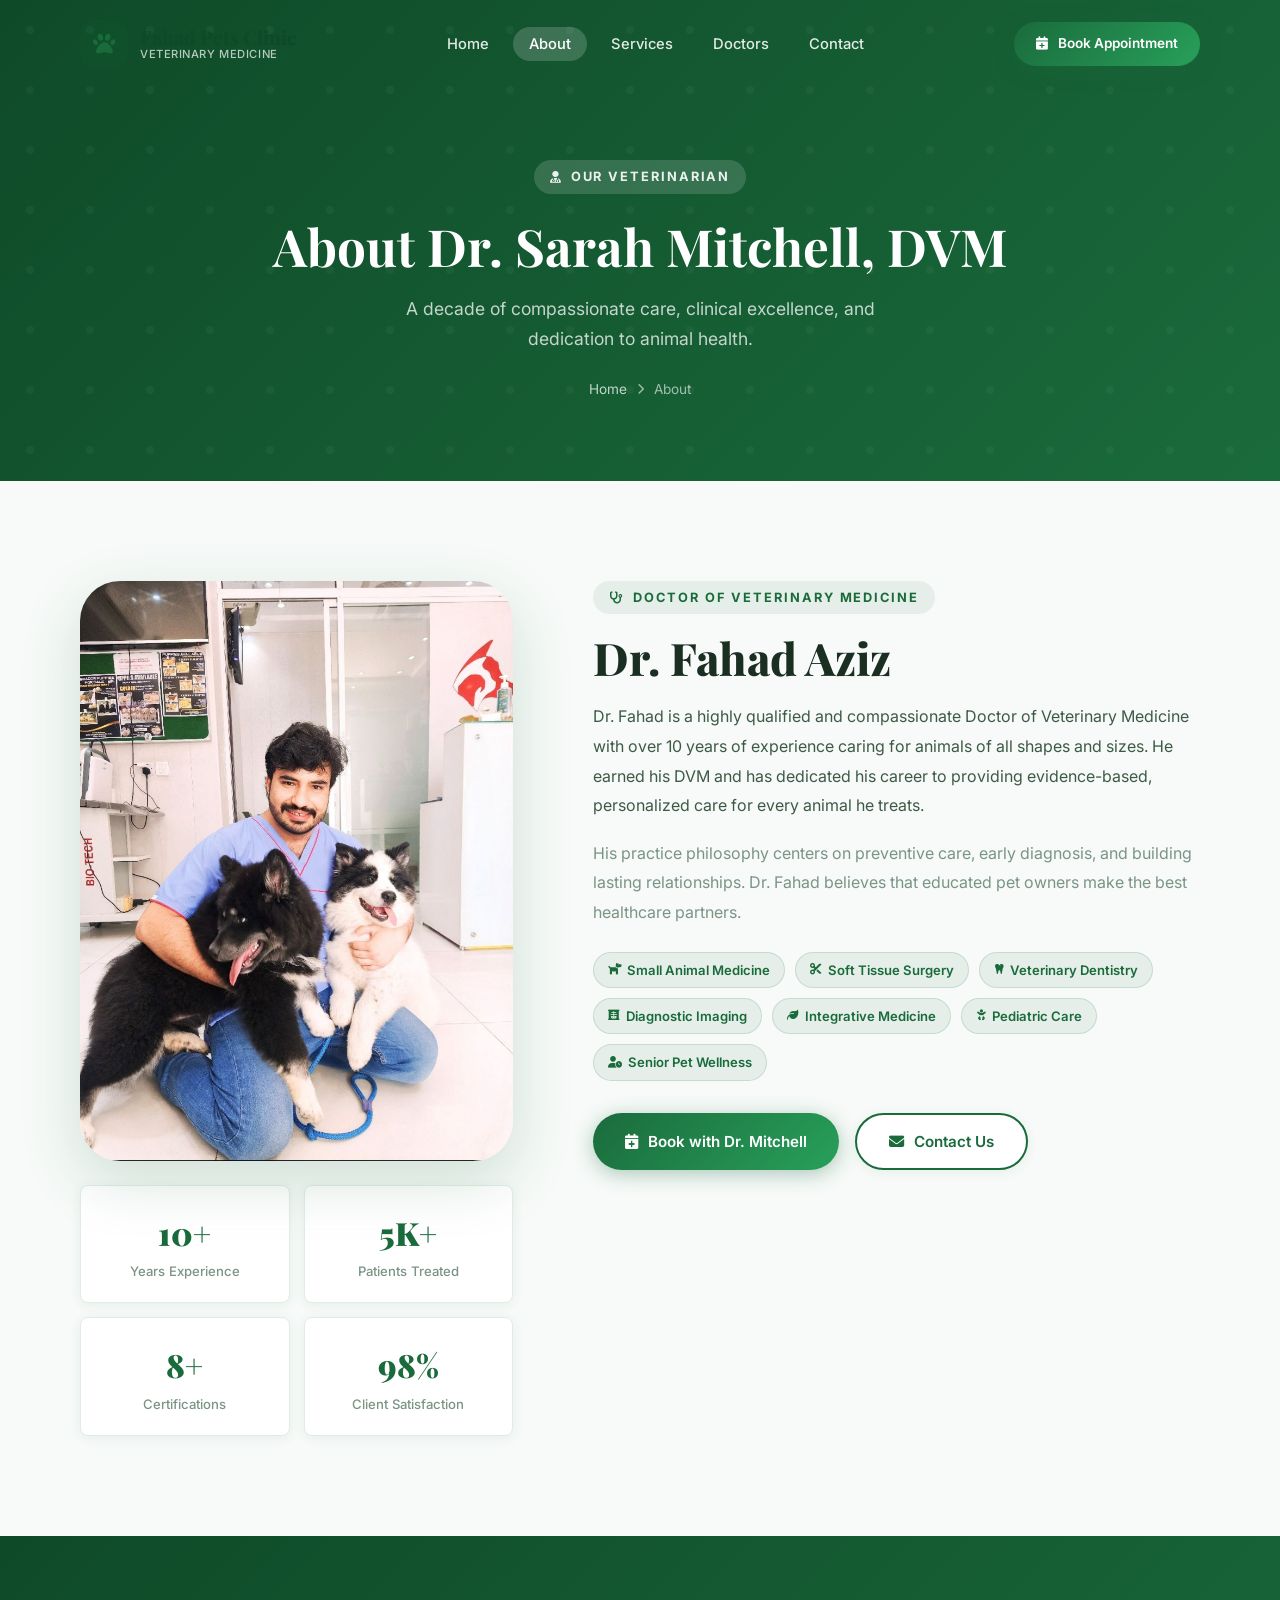
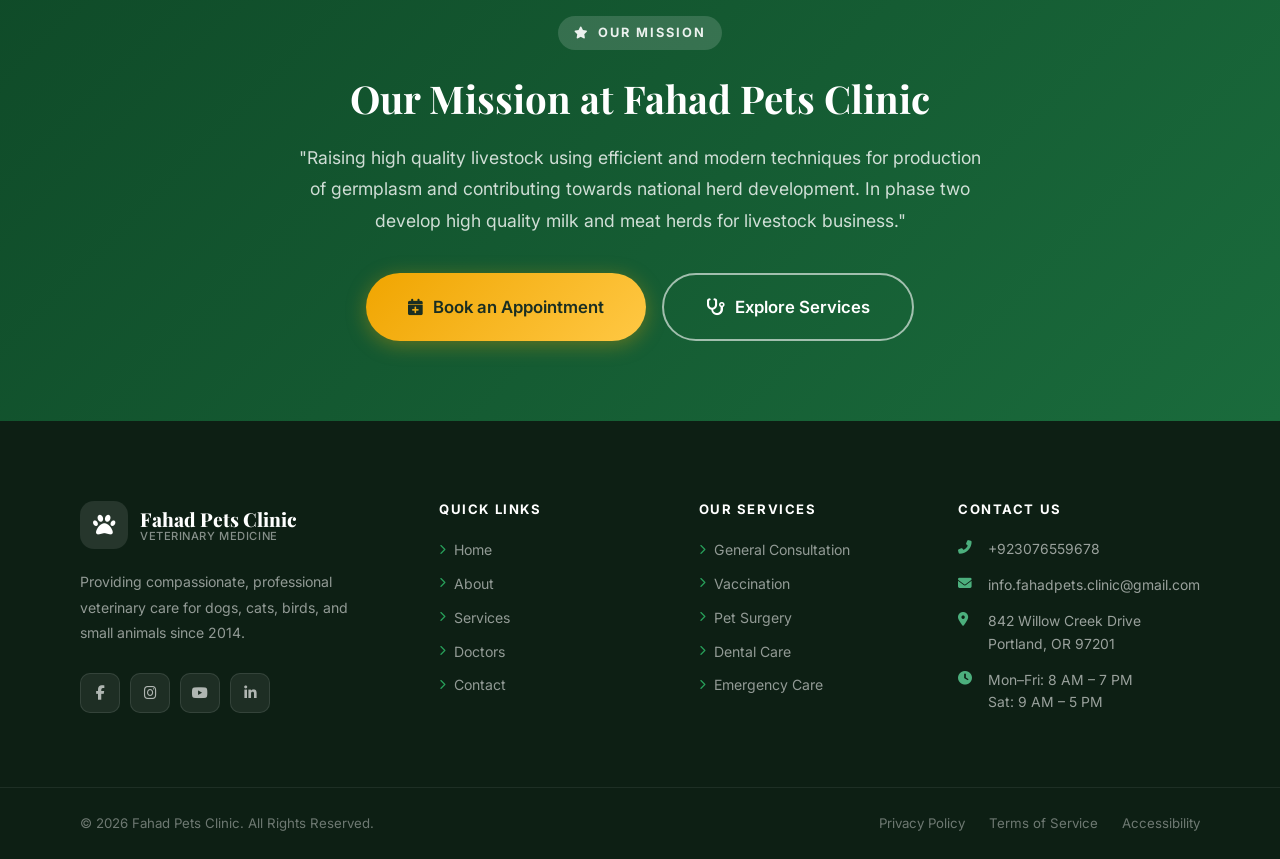
==== commit 067a7776: "Add web app manifest and update site assets for Fahad Pets Clinic - Created site.webmanifest for PWA" ====
--- a/about.html
+++ b/about.html
@@ -90,10 +90,9 @@
       <!-- Image -->
       <div class="reveal-left">
         <div class="doctor-img-frame" style="border-radius:var(--border-radius-xl);overflow:hidden;box-shadow:var(--shadow-lg);">
-          <img
-            src="https://images.unsplash.com/photo-1559839734-2b71ea197ec2?w=700&q=80"
-            alt="Dr. Sarah Mitchell, DVM — Fahad Pets Clinic"
-            style="width:100%;height:540px;object-fit:cover;"
+         <img
+            src="/img/fahad.png"
+            alt="Dr. Fahad, Doctor of Veterinary Medicine"
             loading="lazy"
           />
         </div>
@@ -122,17 +121,15 @@
       <!-- Bio -->
       <div class="reveal-right">
         <div class="section-label"><i class="fas fa-stethoscope" aria-hidden="true"></i> Doctor of Veterinary Medicine</div>
-        <h2 id="aboutDocTitle" class="section-title">Dr. Sarah Mitchell, DVM</h2>
+        <h2 id="aboutDocTitle" class="section-title">Dr. Fahad Aziz</h2>
 
         <p style="color:var(--text-medium);line-height:1.85;margin-bottom:18px;">
-          Dr. Sarah Mitchell is a board-certified Doctor of Veterinary Medicine with a passion for preventive care and a gift for connecting with both animals and their owners. Born and raised in Portland, Oregon, she grew up surrounded by animals and knew from childhood that veterinary medicine was her calling.
+          Dr. Fahad is a highly qualified and compassionate Doctor of Veterinary Medicine with over 10 years of experience caring for animals of all shapes and sizes. He earned his DVM   and has dedicated his career to providing evidence-based, personalized care for every animal he treats.
         </p>
         <p style="color:var(--text-light);line-height:1.85;margin-bottom:18px;">
-          After graduating summa cum laude from Cornell University College of Veterinary Medicine, Dr. Mitchell completed a prestigious one-year clinical internship in small animal medicine and surgery at the University of Pennsylvania's Ryan Veterinary Hospital. She then joined a multi-specialty practice in Seattle, where she honed her surgical skills and developed a deep interest in integrative veterinary approaches.
+          His practice philosophy centers on preventive care, early diagnosis, and building lasting relationships. Dr. Fahad believes that educated pet owners make the best healthcare partners.
         </p>
-        <p style="color:var(--text-light);line-height:1.85;margin-bottom:28px;">
-          In 2016, Dr. Mitchell returned to Portland and founded Fahad Pets Clinic with a single vision: to create a veterinary practice where every pet is treated as family, and where evidence-based medicine is always delivered with empathy and respect.
-        </p>
+         
 
         <div class="doctor-specialties" aria-label="Specialties">
           <span class="specialty-tag"><i class="fas fa-dog" aria-hidden="true"></i> Small Animal Medicine</span>
@@ -156,109 +153,9 @@
     </div>
   </div>
 </section>
-
-<!-- EDUCATION TIMELINE -->
-<section class="philosophy-section" aria-labelledby="educationTitle">
-  <div class="container">
-    <div class="section-header center">
-      <div class="section-label"><i class="fas fa-graduation-cap" aria-hidden="true"></i> Education & Training</div>
-      <h2 id="educationTitle" class="section-title reveal">Academic Background & Certifications</h2>
-      <p class="section-subtitle reveal delay-1">A rigorous academic foundation combined with continuous professional development.</p>
-    </div>
-
-    <div style="max-width:760px;margin:0 auto;">
-      <div class="timeline reveal">
-
-        <div class="timeline-item">
-          <div class="timeline-date">2006 – 2010</div>
-          <h4>Bachelor of Science in Animal Science</h4>
-          <p>Oregon State University, Corvallis, OR — Graduated magna cum laude with a focus on comparative physiology and animal behavior. Awarded Dean's List recognition for five consecutive semesters.</p>
-        </div>
-
-        <div class="timeline-item">
-          <div class="timeline-date">2010 – 2014</div>
-          <h4>Doctor of Veterinary Medicine (DVM)</h4>
-          <p>Cornell University College of Veterinary Medicine, Ithaca, NY — Earned DVM summa cum laude. Specialized coursework in small animal surgery, internal medicine, and diagnostic imaging. Active member of the Student AVMA chapter.</p>
-        </div>
-
-        <div class="timeline-item">
-          <div class="timeline-date">2014 – 2015</div>
-          <h4>Clinical Internship — Small Animal Medicine & Surgery</h4>
-          <p>University of Pennsylvania Ryan Veterinary Hospital, Philadelphia, PA — Intensive clinical training across all specialty departments including emergency medicine, cardiology, oncology, and neurology.</p>
-        </div>
-
-        <div class="timeline-item">
-          <div class="timeline-date">2015 – 2016</div>
-          <h4>Associate Veterinarian</h4>
-          <p>Cascade Animal Medical Center, Seattle, WA — Developed expertise in minimally invasive surgery, digital radiography interpretation, and advanced pain management protocols for companion animals.</p>
-        </div>
-
-        <div class="timeline-item">
-          <div class="timeline-date">2016 – Present</div>
-          <h4>Founder & Chief Veterinarian — Fahad Pets Clinic</h4>
-          <p>Portland, OR — Established and currently leads Fahad Pets Clinic, providing comprehensive veterinary services to thousands of pet families across the Portland metropolitan area.</p>
-        </div>
-
-        <div class="timeline-item">
-          <div class="timeline-date">Ongoing</div>
-          <h4>Continuing Education & Certifications</h4>
-          <p>Certified in Fear Free® Veterinary Practices (2018), Animal Rehabilitation Institute (2019), Veterinary Acupuncture (IVAS certified, 2020), and Advanced Laparoscopic Surgery (2022). Attends AVMA Annual Conference annually.</p>
-        </div>
-
-      </div>
-    </div>
-  </div>
-</section>
-
-<!-- PHILOSOPHY -->
-<section class="about-content-section" style="background:white;" aria-labelledby="philosophyTitle">
-  <div class="container">
-    <div class="section-header center">
-      <div class="section-label"><i class="fas fa-heart" aria-hidden="true"></i> Our Philosophy</div>
-      <h2 id="philosophyTitle" class="section-title reveal">Veterinary Philosophy</h2>
-      <p class="section-subtitle reveal delay-1">Dr. Mitchell's approach to animal care is grounded in science, guided by compassion, and centered on partnership with pet families.</p>
-    </div>
-
-    <div class="philosophy-grid">
-      <div class="philosophy-card reveal delay-1">
-        <div class="philosophy-icon" aria-hidden="true"><i class="fas fa-shield-alt"></i></div>
-        <h3>Preventive-First Approach</h3>
-        <p>Prevention is always better — and more affordable — than treatment. Dr. Mitchell emphasizes annual wellness screenings, vaccination, parasite prevention, and lifestyle modifications to keep pets healthy for life.</p>
-      </div>
-
-      <div class="philosophy-card reveal delay-2">
-        <div class="philosophy-icon" aria-hidden="true"><i class="fas fa-hand-holding-heart"></i></div>
-        <h3>Compassionate Treatment</h3>
-        <p>Every animal deserves to be treated with kindness, patience, and dignity. Dr. Mitchell uses Fear Free® certified techniques to minimize stress and anxiety for every patient visit, no matter how routine.</p>
-      </div>
-
-      <div class="philosophy-card reveal delay-3">
-        <div class="philosophy-icon" aria-hidden="true"><i class="fas fa-balance-scale"></i></div>
-        <h3>Evidence-Based Medicine</h3>
-        <p>Clinical decisions are grounded in the latest peer-reviewed veterinary research. Dr. Mitchell stays current with continuing education and applies proven, scientifically validated treatments to every case.</p>
-      </div>
-
-      <div class="philosophy-card reveal delay-1">
-        <div class="philosophy-icon" aria-hidden="true"><i class="fas fa-users"></i></div>
-        <h3>Client Partnership</h3>
-        <p>Pet owners are essential members of the healthcare team. Dr. Mitchell invests time in educating clients, explaining diagnoses in plain language, and empowering families to make informed decisions about their pet's care.</p>
-      </div>
-
-      <div class="philosophy-card reveal delay-2">
-        <div class="philosophy-icon" aria-hidden="true"><i class="fas fa-seedling"></i></div>
-        <h3>Holistic Wellness</h3>
-        <p>True pet wellness goes beyond physical health. Dr. Mitchell addresses mental enrichment, behavioral health, nutrition, environmental enrichment, and the human-animal bond as essential components of care.</p>
-      </div>
-
-      <div class="philosophy-card reveal delay-3">
-        <div class="philosophy-icon" aria-hidden="true"><i class="fas fa-leaf"></i></div>
-        <h3>Integrative Care Options</h3>
-        <p>Alongside conventional medicine, Dr. Mitchell offers integrative modalities including veterinary acupuncture, rehabilitation therapy, and herbal supplementation when scientifically appropriate.</p>
-      </div>
-    </div>
-  </div>
-</section>
-
+ 
+
+ 
 <!-- MISSION -->
 <section class="mission-section" aria-labelledby="missionTitle">
   <div class="container" style="position:relative;z-index:2;">
@@ -266,7 +163,7 @@
       <i class="fas fa-star" aria-hidden="true"></i> Our Mission
     </div>
     <h2 id="missionTitle">Our Mission at Fahad Pets Clinic</h2>
-    <p>"To provide every pet with the highest standard of compassionate, evidence-based veterinary care — treating each animal as if it were our own, and each client as a trusted partner in their pet's health journey."</p>
+    <p>"Raising high quality livestock using efficient and modern techniques for production of germplasm and contributing towards national herd development. In phase two develop high quality milk and meat herds for livestock business."</p>
     <div style="display:flex;gap:16px;justify-content:center;flex-wrap:wrap;">
       <a href="index.html#appointment" class="btn btn-accent btn-lg">
         <i class="fas fa-calendar-plus" aria-hidden="true"></i> Book an Appointment
